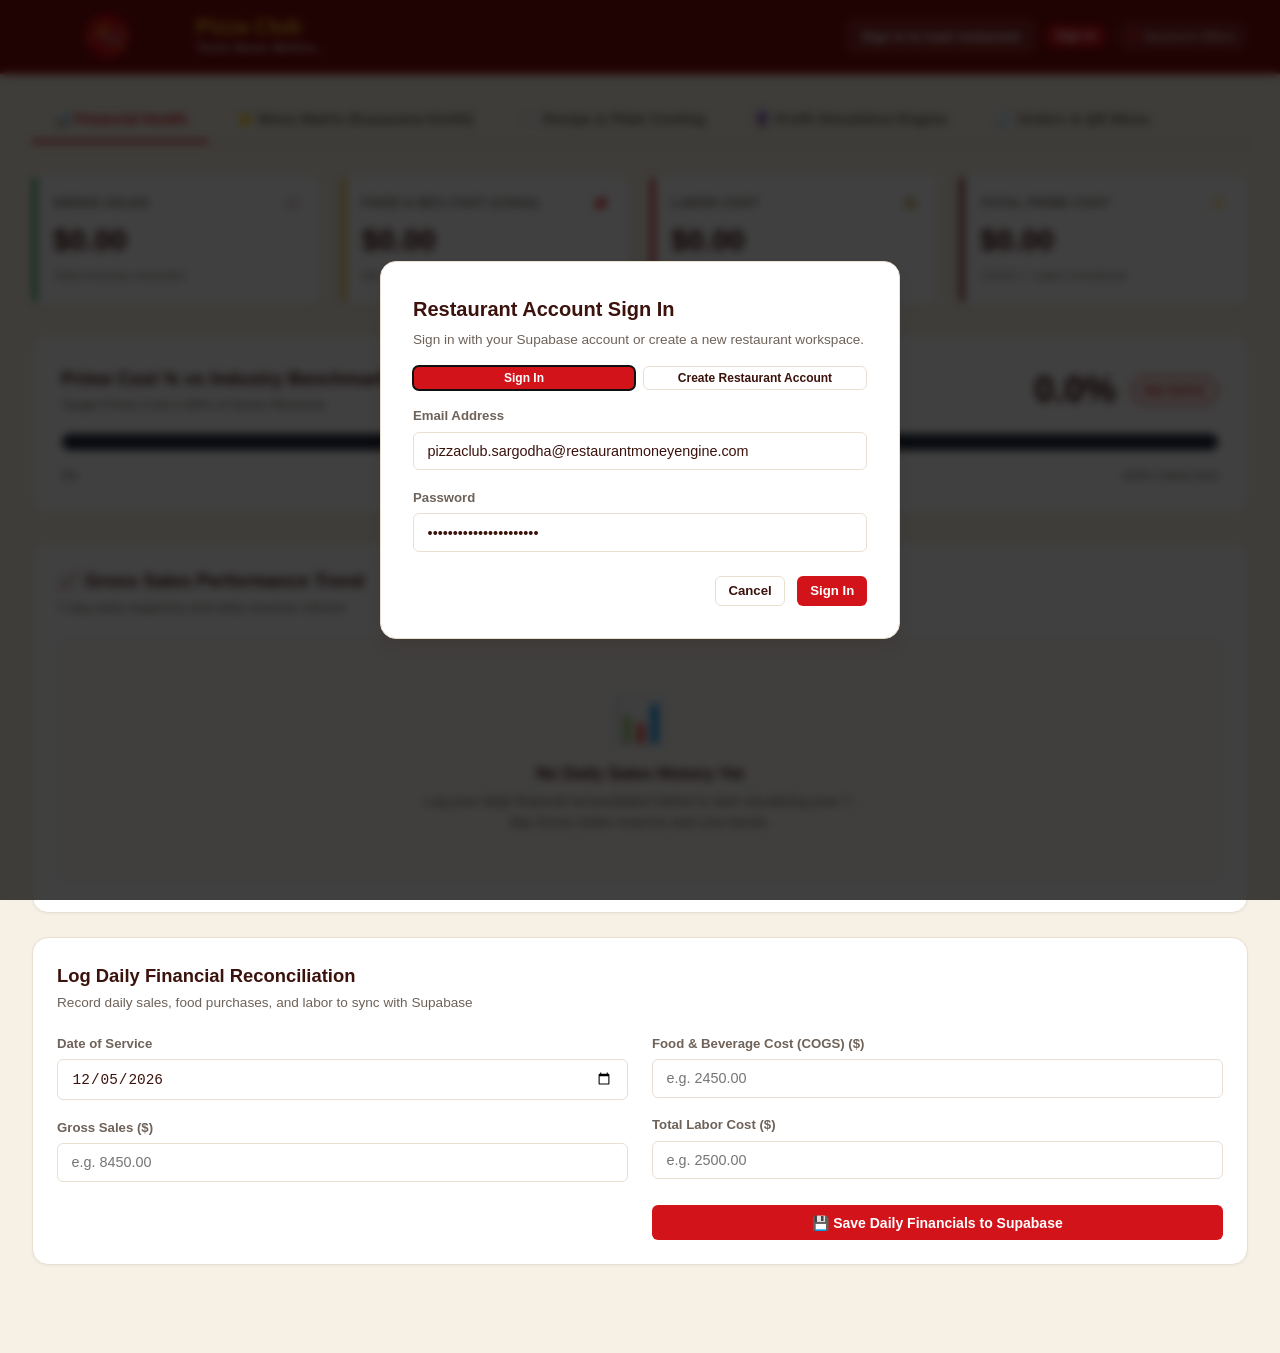
==== frontend/index.html @ 27cca593 "feat: add 7-day gross sales trend chart to dashboard" ====
<!DOCTYPE html>
<html lang="en">
<head>
  <meta charset="UTF-8">
  <meta name="viewport" content="width=device-width, initial-scale=1.0">
  <title>Restaurant Money Engine | Executive Financial Cockpit</title>
  <link rel="icon" type="image/svg+xml" href="assets/logo.svg">
  <link rel="stylesheet" href="css/style.css">
  <link rel="stylesheet" href="css/order.css">
</head>
<body>

  <!-- App Header -->
  <header class="app-header">
    <div class="brand-section">
      <img src="assets/logo.png" alt="Pizza Club Logo" class="navbar-logo">
      <div>
        <h1 class="brand-title">Pizza Club</h1>
        <p class="brand-subtitle">Taste Never Before...</p>
      </div>
    </div>

    <div class="header-controls">
      <!-- Active Tenant Restaurant Selector / Badge -->
      <button type="button" id="btn-open-branch-modal" class="restaurant-select-btn" title="Click to view restaurant details">
        <span id="active-restaurant-label">Pizza Club Sargodha (PKR)</span>
      </button>

      <button type="button" class="btn btn-primary btn-xs" id="btn-open-auth-modal">Account</button>

      <!-- Backend Live Health Indicator -->
      <button type="button" class="status-badge" id="btn-refresh-health" title="Click to test API connection">
        <span class="indicator-dot" id="header-health-dot"></span>
        <span id="header-health-text">API Online</span>
      </button>
    </div>
  </header>

  <!-- Main Container -->
  <main class="container">

    <!-- Navigation Tabs -->
    <nav class="nav-tabs" aria-label="Dashboard Views">
      <button class="nav-tab-btn active" data-tab="tab-overview">📊 Financial Health</button>
      <button class="nav-tab-btn" data-tab="tab-matrix">⭐ Menu Matrix (Kasavana-Smith)</button>
      <button class="nav-tab-btn" data-tab="tab-recipes">🍽️ Recipe & Plate Costing</button>
      <button class="nav-tab-btn" data-tab="tab-simulation">🔮 Profit Simulation Engine</button>
      <button class="nav-tab-btn" data-tab="tab-orders">🧾 Orders &amp; QR Menu</button>
    </nav>

    <!-- TAB 1: Financial Health & Prime Cost KPIs -->
    <section id="tab-overview" class="tab-panel active">
      
      <!-- Top Metric Cards -->
      <div class="kpi-grid">
        <div class="kpi-card kpi-sales">
          <div class="kpi-label">
            <span>Gross Sales</span>
            <span>📈</span>
          </div>
          <div class="kpi-val" id="kpi-sales">$0.00</div>
          <div class="kpi-sub">Total revenue recorded</div>
        </div>

        <div class="kpi-card kpi-cogs">
          <div class="kpi-label">
            <span>Food & Bev Cost (COGS)</span>
            <span>🥩</span>
          </div>
          <div class="kpi-val" id="kpi-cogs">$0.00</div>
          <div class="kpi-sub" id="cogs-pct-sub">0% of gross sales</div>
        </div>

        <div class="kpi-card kpi-labor">
          <div class="kpi-label">
            <span>Labor Cost</span>
            <span>👨‍🍳</span>
          </div>
          <div class="kpi-val" id="kpi-labor">$0.00</div>
          <div class="kpi-sub" id="labor-pct-sub">0% of gross sales</div>
        </div>

        <div class="kpi-card kpi-prime">
          <div class="kpi-label">
            <span>Total Prime Cost</span>
            <span>⚡</span>
          </div>
          <div class="kpi-val" id="kpi-prime">$0.00</div>
          <div class="kpi-sub">COGS + Labor Combined</div>
        </div>
      </div>

      <!-- Prime Cost Health Gauge Banner -->
      <div class="prime-gauge-banner">
        <div class="gauge-header">
          <div>
            <h2 class="panel-title">Prime Cost % vs Industry Benchmark</h2>
            <p class="panel-subtitle">Target Prime Cost &le; 60% of Gross Revenue</p>
          </div>
          <div class="gauge-val-display">
            <span class="gauge-pct-huge" id="kpi-prime-pct">0.0%</span>
            <span class="status-pill status-healthy" id="prime-status-badge">HEALTHY</span>
          </div>
        </div>

        <!-- Gauge Progress Bar -->
        <div class="gauge-track-wrapper">
          <div class="gauge-fill gauge-healthy" id="prime-gauge-fill" style="width: 59%;"></div>
          <div class="gauge-benchmark-marker" title="60% Target Benchmark"></div>
        </div>
        <div class="gauge-labels">
          <span>0%</span>
          <span>Target Threshold (60.0%)</span>
          <span>100% Critical Alert</span>
        </div>
      </div>

      <!-- Gross Sales Performance Trend Chart -->
      <div class="panel" id="sales-chart-panel">
        <div class="panel-header" style="flex-wrap: wrap; gap: 0.75rem;">
          <div>
            <h3 class="panel-title">📈 Gross Sales Performance Trend</h3>
            <p class="panel-subtitle">7-day sales trajectory and daily revenue volume</p>
          </div>
          <div style="display: flex; gap: 0.75rem; align-items: center; flex-wrap: wrap;">
            <div id="chart-7d-avg" class="pct-pill" style="background: var(--bg-canvas); color: var(--text-main); font-size: 0.825rem; font-weight: 700; border: 1px solid var(--border-color); display: none;"></div>
            <div id="chart-total-7d" class="pct-pill pct-low" style="font-size: 0.85rem; font-weight: 700; display: none;"></div>
          </div>
        </div>
        <div class="sales-chart-wrapper" id="sales-chart-container">
          <!-- Rendered dynamically by dashboard.js -->
        </div>
      </div>

      <!-- Log Daily Financials Entry Form -->
      <div class="panel">
        <div class="panel-header">
          <div>
            <h3 class="panel-title">Log Daily Financial Reconciliation</h3>
            <p class="panel-subtitle">Record daily sales, food purchases, and labor to sync with Supabase</p>
          </div>
        </div>
        <form id="daily-financials-form" class="dashboard-grid-2col">
          <div>
            <div class="form-group">
              <label class="form-label" for="entry-date">Date of Service</label>
              <input type="date" class="form-input" id="entry-date" required>
            </div>
            <div class="form-group">
              <label class="form-label" for="entry-sales">Gross Sales ($)</label>
              <input type="number" step="0.01" min="1" class="form-input" id="entry-sales" placeholder="e.g. 8450.00" required>
            </div>
          </div>
          <div>
            <div class="form-group">
              <label class="form-label" for="entry-cogs">Food & Beverage Cost (COGS) ($)</label>
              <input type="number" step="0.01" min="0" class="form-input" id="entry-cogs" placeholder="e.g. 2450.00" required>
            </div>
            <div class="form-group">
              <label class="form-label" for="entry-labor">Total Labor Cost ($)</label>
              <input type="number" step="0.01" min="0" class="form-input" id="entry-labor" placeholder="e.g. 2500.00" required>
            </div>
            <button type="submit" class="btn btn-primary" style="width: 100%; margin-top: 0.5rem;">
              💾 Save Daily Financials to Supabase
            </button>
          </div>
        </form>
      </div>

    </section>

    <!-- TAB 2: Kasavana-Smith 2x2 Menu Engineering Matrix -->
    <section id="tab-matrix" class="tab-panel">
      
      <!-- Benchmark Chips & Filter Bar -->
      <div class="panel">
        <div class="panel-header">
          <div>
            <h2 class="panel-title">Kasavana-Smith Menu Engineering Matrix</h2>
            <p class="panel-subtitle">Quadrants categorized by Average Contribution Margin (ACM) and 70% Popularity Threshold</p>
          </div>
          <div style="display: flex; gap: 0.75rem; align-items: center;">
            <select id="matrix-category-filter" class="form-select" style="width: auto;">
              <option value="ALL">All Categories</option>
              <option value="Mains">Mains</option>
              <option value="Appetizers">Appetizers</option>
              <option value="Beverages">Beverages</option>
              <option value="Desserts">Desserts</option>
            </select>
            <button class="btn btn-secondary btn-sm" id="btn-refresh-matrix">↻ Refresh Matrix</button>
          </div>
        </div>

        <div class="matrix-stats-bar">
          <div class="matrix-benchmark-chip">
            <div>
              <div class="benchmark-label">Average Margin (ACM)</div>
              <div class="benchmark-value" id="matrix-acm-val">$0.00</div>
            </div>
          </div>
          <div class="matrix-benchmark-chip">
            <div>
              <div class="benchmark-label">Popularity Hurdle (70%)</div>
              <div class="benchmark-value" id="matrix-vol-val">0 units</div>
            </div>
          </div>
          <div class="matrix-benchmark-chip">
            <div>
              <div class="benchmark-label">Menu Breadth</div>
              <div class="benchmark-value" id="matrix-total-items">0 Dishes</div>
            </div>
          </div>
        </div>

        <!-- 2x2 Quadrant Grid -->
        <div class="matrix-grid-2x2">
          
          <!-- STARS -->
          <div class="quadrant-box stars">
            <div class="quadrant-header-row">
              <span class="quadrant-title">⭐ Stars</span>
              <span class="pct-pill pct-low" id="quadrant-stars-count">0 Items</span>
            </div>
            <p class="quadrant-subtext"><strong>High Profit, High Popularity:</strong> Protect recipe consistency & maintain eye-level menu placement.</p>
            <div id="quadrant-stars-list"></div>
          </div>

          <!-- PLOWHORSES -->
          <div class="quadrant-box plowhorses">
            <div class="quadrant-header-row">
              <span class="quadrant-title">🐎 Plowhorses</span>
              <span class="pct-pill pct-medium" id="quadrant-plowhorses-count">0 Items</span>
            </div>
            <p class="quadrant-subtext"><strong>Low Profit, High Popularity:</strong> High demand favorites with slim margin. Test +3% to +5% price increase or trim portion.</p>
            <div id="quadrant-plowhorses-list"></div>
          </div>

          <!-- PUZZLES -->
          <div class="quadrant-box puzzles">
            <div class="quadrant-header-row">
              <span class="quadrant-title">🧩 Puzzles</span>
              <span class="pct-pill pct-medium" id="quadrant-puzzles-count">0 Items</span>
            </div>
            <p class="quadrant-subtext"><strong>High Profit, Low Popularity:</strong> Goldmine dishes under-ordered. Feature in chef specials and train servers to upsell.</p>
            <div id="quadrant-puzzles-list"></div>
          </div>

          <!-- DOGS -->
          <div class="quadrant-box dogs">
            <div class="quadrant-header-row">
              <span class="quadrant-title">🐕 Dogs</span>
              <span class="pct-pill pct-high" id="quadrant-dogs-count">0 Items</span>
            </div>
            <p class="quadrant-subtext"><strong>Low Profit, Low Popularity:</strong> Inventory drain. Re-engineer ingredients or consider replacing on next menu cycle.</p>
            <div id="quadrant-dogs-list"></div>
          </div>

        </div>
      </div>

    </section>

    <!-- TAB 3: Recipe & Plate Costing Management -->
    <section id="tab-recipes" class="tab-panel">
      <div class="panel">
        <div class="panel-header">
          <div>
            <h2 class="panel-title">Menu Catalog & Recipe Plate Costing</h2>
            <p class="panel-subtitle">Maintain Bill of Materials (BOM) per portion, scan menu screenshots, and auto-calculate food cost %</p>
          </div>
          <div style="display: flex; gap: 0.75rem; align-items: center; flex-wrap: wrap;">
            <select id="menu-category-filter" class="form-select" style="width: auto;">
              <option value="ALL">All Categories</option>
            </select>
            <input type="text" id="menu-search-input" class="form-input" placeholder="🔍 Search menu dishes..." style="width: 220px;">
            <button class="btn btn-secondary btn-sm" id="btn-open-scan-menu-modal">📷 Scan Menu Screenshot</button>
            <button class="btn btn-primary btn-sm" id="btn-open-add-menu-modal">+ New Menu Item</button>
          </div>
        </div>

        <div style="margin-bottom: 0.85rem; font-size: 0.825rem; color: var(--text-muted);">
          Total Active Dishes: <strong id="menu-total-count" class="text-main">0 Items</strong>
        </div>

        <div class="table-wrapper">
          <table class="data-table">
            <thead>
              <tr>
                <th>Dish Name</th>
                <th>Category</th>
                <th>Selling Price</th>
                <th>Plate Cost</th>
                <th>Food Cost %</th>
                <th>Portion Margin</th>
                <th>Actions</th>
              </tr>
            </thead>
            <tbody id="menu-table-body">
              <!-- Dynamically populated by menu.js -->
            </tbody>
          </table>
        </div>
      </div>
    </section>

    <!-- TAB 4: Profit Simulation Engine -->
    <section id="tab-simulation" class="tab-panel">
      <div class="panel">
        <div class="panel-header">
          <div>
            <h2 class="panel-title">What-If Restaurant Profit Engine</h2>
            <p class="panel-subtitle">Simulate real-time bottom-line cash impact of menu price adjustments, ingredient inflation, or wage increases</p>
          </div>
          <button class="btn btn-secondary btn-sm" id="btn-reset-simulation">↺ Reset Sliders</button>
        </div>

        <div class="sim-sliders-grid">
          <!-- Sliders Section -->
          <div>
            <div class="slider-container">
              <div class="slider-header">
                <span>Wholesale Ingredient Cost Inflation</span>
                <span id="val-inflation" class="text-rose font-bold">+0%</span>
              </div>
              <input type="range" id="slider-inflation" class="slider-input" min="-10" max="30" step="1" value="0">
              <small style="color: var(--text-dim);">Anticipate food vendor & distributor price increases</small>
            </div>

            <div class="slider-container">
              <div class="slider-header">
                <span>Menu Selling Price Adjustment</span>
                <span id="val-price" class="text-emerald font-bold">+0%</span>
              </div>
              <input type="range" id="slider-price" class="slider-input" min="-10" max="30" step="1" value="0">
              <small style="color: var(--text-dim);">Simulate an across-the-board menu price raise or promotion</small>
            </div>

            <div class="slider-container">
              <div class="slider-header">
                <span>Labor Wage & Rate Adjustment</span>
                <span id="val-labor" class="text-indigo font-bold">+0%</span>
              </div>
              <input type="range" id="slider-labor" class="slider-input" min="-10" max="30" step="1" value="0">
              <small style="color: var(--text-dim);">Factor in minimum wage changes or overtime shifts</small>
            </div>
          </div>

          <!-- Forecast Results Card -->
          <div>
            <div class="sim-hero-box">
              <span style="font-size: 0.8rem; text-transform: uppercase; letter-spacing: 0.05em; color: var(--text-muted);">
                Projected Monthly Prime Margin Delta
              </span>
              <div id="sim-hero-delta" class="hero-delta-val text-emerald">+$0.00</div>
              <span id="sim-hero-sub" style="font-size: 0.85rem; color: var(--text-dim);">
                Based on current trailing 30-day run rate
              </span>
            </div>

            <!-- Comparison Breakdown -->
            <table class="sim-comparison-table">
              <thead>
                <tr>
                  <th>Financial Metric</th>
                  <th>Baseline</th>
                  <th>Projected</th>
                </tr>
              </thead>
              <tbody>
                <tr>
                  <td>Gross Sales</td>
                  <td id="sim-base-sales">$0.00</td>
                  <td id="sim-proj-sales" class="font-bold">$0.00</td>
                </tr>
                <tr>
                  <td>Food & Bev COGS</td>
                  <td id="sim-base-cogs">$0.00</td>
                  <td id="sim-proj-cogs" class="font-bold">$0.00</td>
                </tr>
                <tr>
                  <td>Labor Cost</td>
                  <td id="sim-base-labor">$0.00</td>
                  <td id="sim-proj-labor" class="font-bold">$0.00</td>
                </tr>
                <tr>
                  <td>Prime Cost %</td>
                  <td id="sim-base-prime-pct">0.0%</td>
                  <td id="sim-proj-prime-pct" class="font-bold">0.0%</td>
                </tr>
                <tr>
                  <td>Net Prime Margin</td>
                  <td id="sim-base-margin">$0.00</td>
                  <td id="sim-proj-margin" class="font-bold text-emerald">$0.00</td>
                </tr>
              </tbody>
            </table>
          </div>
        </div>
      </div>
    </section>

    <!-- TAB 5: Customer QR Menu & Live Orders -->
    <section id="tab-orders" class="tab-panel">
      <div class="dashboard-grid-2col orders-layout">

        <div class="panel">
          <div class="panel-header">
            <div>
              <h2 class="panel-title">Customer QR Menu</h2>
              <p class="panel-subtitle">Customers scan the QR, browse your live menu, add to cart and place an order</p>
            </div>
          </div>
          <div class="form-group">
            <label class="form-label" for="qr-table-number">Table Number (optional — leave empty for a general QR)</label>
            <input type="text" class="form-input" id="qr-table-number" maxlength="30" placeholder="e.g. 5">
          </div>
          <button type="button" class="btn btn-primary" id="btn-generate-qr" style="width: 100%;">Generate QR Code</button>

          <div id="qr-result" class="qr-result" hidden>
            <canvas id="qr-canvas" width="260" height="260"></canvas>
            <strong id="qr-caption" class="qr-caption"></strong>
            <input type="text" class="form-input" id="qr-link-input" readonly aria-label="Customer menu link">
            <div class="qr-actions">
              <button type="button" class="btn btn-secondary btn-sm" id="btn-copy-qr-link">Copy Link</button>
              <button type="button" class="btn btn-secondary btn-sm" id="btn-download-qr">Download PNG</button>
              <button type="button" class="btn btn-secondary btn-sm" id="btn-print-qr">Print</button>
            </div>
          </div>

          <hr class="qr-divider">
          <div class="qr-bulk-box">
            <h3 class="qr-bulk-title">Generate All Tables Once (Bulk Print Sheet)</h3>
            <p class="panel-subtitle" style="margin-bottom: 0.65rem;">Print unique QR codes for Table 1 to 50 in one click</p>
            <div class="qr-bulk-inputs">
              <div>
                <label class="form-label" for="qr-bulk-from">From Table</label>
                <input type="number" class="form-input" id="qr-bulk-from" min="1" max="500" value="1">
              </div>
              <div>
                <label class="form-label" for="qr-bulk-to">To Table</label>
                <input type="number" class="form-input" id="qr-bulk-to" min="1" max="500" value="50">
              </div>
            </div>
            <button type="button" class="btn btn-secondary" id="btn-print-bulk-qr" style="width: 100%; margin-top: 0.65rem;">🖨️ Generate &amp; Print All Table QRs</button>
          </div>

          <hr class="qr-divider">
          <div class="qr-bulk-box">
            <h3 class="qr-bulk-title">Bank &amp; Wallet Payment Details</h3>
            <p class="panel-subtitle" style="margin-bottom: 0.65rem;">Shown to customers when they choose Bank Transfer or JazzCash / Easypaisa</p>
            <form id="payment-settings-form">
              <div class="form-group">
                <label class="form-label" for="ps-bank-name">Bank Name</label>
                <input type="text" class="form-input" id="ps-bank-name" maxlength="100" placeholder="e.g. Meezan Bank / HBL">
              </div>
              <div class="form-group">
                <label class="form-label" for="ps-account-title">Account Title</label>
                <input type="text" class="form-input" id="ps-account-title" maxlength="120" placeholder="e.g. Pizza Club Sargodha">
              </div>
              <div class="form-group">
                <label class="form-label" for="ps-account-number">Account Number</label>
                <input type="text" class="form-input" id="ps-account-number" maxlength="60" placeholder="e.g. 01234567890123">
              </div>
              <div class="form-group">
                <label class="form-label" for="ps-iban">IBAN (optional)</label>
                <input type="text" class="form-input" id="ps-iban" maxlength="60" placeholder="e.g. PK36MEZN000...">
              </div>
              <div class="qr-bulk-inputs">
                <div>
                  <label class="form-label" for="ps-wallet-provider">Wallet</label>
                  <input type="text" class="form-input" id="ps-wallet-provider" maxlength="60" placeholder="Easypaisa / JazzCash">
                </div>
                <div>
                  <label class="form-label" for="ps-wallet-number">Wallet Number</label>
                  <input type="text" class="form-input" id="ps-wallet-number" maxlength="40" placeholder="03xx-xxxxxxx">
                </div>
              </div>
              <div class="form-group" style="margin-top: 0.5rem;">
                <label class="form-label" for="ps-wallet-title">Wallet Account Title</label>
                <input type="text" class="form-input" id="ps-wallet-title" maxlength="120" placeholder="Name on Easypaisa / JazzCash">
              </div>
              <div class="form-group">
                <label class="form-label" for="ps-instructions">Extra Note (optional)</label>
                <input type="text" class="form-input" id="ps-instructions" maxlength="240" placeholder="e.g. Enter Transaction ID after transfer">
              </div>
              <button type="submit" class="btn btn-primary btn-sm" id="btn-save-payment-settings" style="width: 100%;">💾 Save Payment Details</button>
            </form>
          </div>
        </div>

        <div class="panel">
          <div class="panel-header">
            <div>
              <h2 class="panel-title">Live Orders <span id="orders-pending-count" class="pct-pill pct-medium">0 pending</span></h2>
              <p class="panel-subtitle">New orders appear automatically</p>
            </div>
            <div style="display: flex; gap: 0.5rem; align-items: center; flex-wrap: wrap;">
              <button type="button" class="btn btn-primary btn-sm" id="btn-open-kitchen-board">👨‍🍳 Open Kitchen Screen</button>
              <button type="button" class="btn btn-secondary btn-sm" id="btn-open-led-board">📺 Open Live LED Screen</button>
              <select id="orders-status-filter" class="form-select" style="width: auto;" aria-label="Filter orders">
                <option value="ALL">All</option>
                <option value="pending">Pending</option>
                <option value="accepted">Accepted</option>
                <option value="preparing">Preparing</option>
                <option value="ready">Ready</option>
                <option value="completed">Completed</option>
                <option value="cancelled">Cancelled</option>
              </select>
              <button class="btn btn-secondary btn-sm" id="btn-refresh-orders">↻ Refresh</button>
            </div>
          </div>
          <div id="orders-list" class="orders-list"></div>
        </div>

      </div>
    </section>

  </main>

  <!-- MODAL: Add Menu Item -->
  <dialog id="add-menu-modal" class="app-modal">
    <h3 style="font-size: 1.25rem; font-weight: 700; margin-bottom: 0.5rem;">Add New Menu Item</h3>
    <p style="font-size: 0.85rem; color: var(--text-muted); margin-bottom: 1.25rem;">Create a dish under active restaurant tenant.</p>
    <form id="add-menu-form">
      <div class="form-group">
        <label class="form-label" for="new-item-name">Dish Name</label>
        <input type="text" class="form-input" id="new-item-name" required placeholder="e.g. Wagyu Truffle Burger">
      </div>
      <div class="form-group">
        <label class="form-label" for="new-item-category">Category</label>
        <input type="text" class="form-input" id="new-item-category" list="menu-category-datalist" required value="Mains" placeholder="e.g. Pizza, Deals, Burger, Mains">
        <datalist id="menu-category-datalist">
          <option value="Deals"></option>
          <option value="Pizza"></option>
          <option value="Pizza (New Taste)"></option>
          <option value="Burger"></option>
          <option value="Shawarma"></option>
          <option value="Paratha Roll"></option>
          <option value="Hot Wings"></option>
          <option value="Fries"></option>
          <option value="Salad"></option>
          <option value="Mains"></option>
          <option value="Appetizers"></option>
          <option value="Beverages"></option>
          <option value="Desserts"></option>
          <option value="Sides"></option>
        </datalist>
      </div>
      <div class="form-group">
        <label class="form-label" for="new-item-price">Selling Price</label>
        <input type="number" step="0.01" min="0" class="form-input" id="new-item-price" required placeholder="24.00">
      </div>
      <div class="form-group">
        <label class="form-label" for="new-item-cost">Initial Plate Cost</label>
        <input type="number" step="0.01" min="0" class="form-input" id="new-item-cost" value="0.00">
      </div>
      <div class="form-group">
        <label class="form-label" for="new-item-description">Description / Ingredients (Optional)</label>
        <input type="text" class="form-input" id="new-item-description" placeholder="e.g. Chicken, Bell Pepper, Olives, Cheese">
      </div>
      <div class="modal-footer">
        <button type="button" class="btn btn-secondary" id="btn-close-add-modal">Cancel</button>
        <button type="submit" class="btn btn-primary">Create Dish</button>
      </div>
    </form>
  </dialog>

  <!-- MODAL: Edit Menu Item -->
  <dialog id="edit-menu-modal" class="app-modal">
    <h3 style="font-size: 1.25rem; font-weight: 700; margin-bottom: 0.5rem;">Edit Menu Item</h3>
    <p style="font-size: 0.85rem; color: var(--text-muted); margin-bottom: 1.25rem;">Update dish details, category, pricing, or description.</p>
    <form id="edit-menu-form">
      <input type="hidden" id="edit-item-id">
      <div class="form-group">
        <label class="form-label" for="edit-item-name">Dish Name</label>
        <input type="text" class="form-input" id="edit-item-name" required>
      </div>
      <div class="form-group">
        <label class="form-label" for="edit-item-category">Category</label>
        <input type="text" class="form-input" id="edit-item-category" list="menu-category-datalist" required>
      </div>
      <div class="form-group">
        <label class="form-label" for="edit-item-price">Selling Price</label>
        <input type="number" step="0.01" min="0" class="form-input" id="edit-item-price" required>
      </div>
      <div class="form-group">
        <label class="form-label" for="edit-item-cost">Plate Cost</label>
        <input type="number" step="0.01" min="0" class="form-input" id="edit-item-cost" required>
      </div>
      <div class="form-group">
        <label class="form-label" for="edit-item-description">Description / Ingredients</label>
        <input type="text" class="form-input" id="edit-item-description" placeholder="Ingredients, combo items, or size details">
      </div>
      <div class="modal-footer">
        <button type="button" class="btn btn-secondary" id="btn-close-edit-modal">Cancel</button>
        <button type="submit" class="btn btn-primary">Save Changes</button>
      </div>
    </form>
  </dialog>

  <!-- MODAL: Scan Menu Screenshot & Editable Review -->
  <dialog id="scan-menu-modal" class="app-modal recipe-modal" style="max-width: 960px; width: 95%;">
    <h3 style="font-size: 1.25rem; font-weight: 700; margin-bottom: 0.35rem;">📷 Scan Menu Screenshot & Review</h3>
    <p style="font-size: 0.85rem; color: var(--text-muted); margin-bottom: 1rem;">
      Upload a menu image or paste OCR menu text to extract dishes, review & edit items, and save the complete menu to Supabase.
    </p>

    <div style="display: grid; grid-template-columns: 1fr 1fr; gap: 1rem; margin-bottom: 1rem;">
      <div class="form-group" style="margin-bottom: 0;">
        <label class="form-label" for="scan-menu-file">1. Upload Menu Screenshot (JPG / PNG / WebP)</label>
        <input type="file" id="scan-menu-file" class="form-input" accept="image/*">
        <div id="scan-image-preview-wrap" style="display: none; margin-top: 0.5rem;">
          <img id="scan-image-preview" alt="Menu Preview" style="max-height: 140px; border-radius: 6px; border: 1px solid var(--border);">
        </div>
      </div>
      <div class="form-group" style="margin-bottom: 0;">
        <label class="form-label" for="scan-ocr-text">Menu Text / OCR Input (Optional or Auto-Extracted)</label>
        <textarea id="scan-ocr-text" class="form-input" rows="4" placeholder="Upload a screenshot above or paste menu text here (e.g. Deal-1 2550RS, Zinger Burger Crispy 320)..."></textarea>
      </div>
    </div>

    <div style="display: flex; justify-content: space-between; align-items: center; margin-bottom: 1rem; gap: 0.75rem; flex-wrap: wrap;">
      <button type="button" class="btn btn-primary btn-sm" id="btn-run-menu-scan">🔍 Extract Menu Items</button>
      <span id="scan-status-text" style="font-size: 0.825rem; color: var(--text-muted);">Ready to scan menu screenshot.</span>
    </div>

    <!-- Editable Review Table -->
    <div id="scan-review-section" style="display: none;">
      <div style="display: flex; justify-content: space-between; align-items: center; margin-bottom: 0.5rem;">
        <strong style="font-size: 0.9rem;">2. Editable Review Screen (<span id="scan-review-count">0</span> items extracted)</strong>
        <button type="button" class="btn btn-secondary btn-xs" id="btn-add-scan-row">+ Add Dish Row</button>
      </div>

      <div class="table-wrapper" style="max-height: 340px; overflow-y: auto; margin-bottom: 1rem;">
        <table class="data-table">
          <thead>
            <tr>
              <th style="width: 36px;">✓</th>
              <th>Dish Name</th>
              <th style="width: 150px;">Category</th>
              <th style="width: 110px;">Price</th>
              <th style="width: 110px;">Est. Cost</th>
              <th>Description / Details</th>
              <th style="width: 44px;"></th>
            </tr>
          </thead>
          <tbody id="scan-review-rows">
            <!-- Dynamically populated editable rows -->
          </tbody>
        </table>
      </div>
    </div>

    <div class="modal-footer">
      <button type="button" class="btn btn-secondary" id="btn-close-scan-modal">Close</button>
      <button type="button" class="btn btn-primary" id="btn-save-scanned-menu" disabled>💾 Save Verified Menu to Database</button>
    </div>
  </dialog>

  <!-- MODAL: Recipe Costing & Bill of Materials Drawer -->
  <dialog id="recipe-modal" class="app-modal recipe-modal">
    <h3 id="recipe-modal-title" style="font-size: 1.25rem; font-weight: 700;">Recipe Breakdown</h3>
    <p id="recipe-modal-sub" style="font-size: 0.85rem; color: var(--text-muted); margin-bottom: 1rem;">Portion ingredients and unit costs</p>

    <div class="recipe-rows-wrapper" id="recipe-ingredients-rows">
      <!-- Dynamically generated rows -->
    </div>

    <button type="button" class="btn btn-secondary btn-sm" id="btn-add-ingredient-row">+ Add Ingredient Row</button>

    <div class="recipe-summary-bar">
      <div>
        <span style="font-size: 0.775rem; text-transform: uppercase; color: var(--text-muted); display: block;">Total Calculated Plate Cost</span>
        <strong id="recipe-total-calculated" style="font-size: 1.5rem; color: var(--emerald);">$0.00</strong>
      </div>
      <div id="recipe-margin-preview" style="font-size: 0.875rem; color: var(--text-muted);">
        Portion Margin: +$0.00 (0% food cost)
      </div>
    </div>

    <div class="modal-footer">
      <button type="button" class="btn btn-secondary" id="btn-close-recipe-modal">Close</button>
      <button type="button" class="btn btn-primary" id="btn-save-recipe">💾 Save Recipe & Update Plate Cost</button>
    </div>
  </dialog>

  <!-- MODAL: Supabase Auth (Login / Signup / Session Management) -->
  <dialog id="auth-modal" class="app-modal">
    <h3 id="auth-modal-heading" style="font-size: 1.25rem; font-weight: 700; margin-bottom: 0.35rem;">Restaurant Account Sign In</h3>
    <p id="auth-modal-subtitle" style="font-size: 0.85rem; color: var(--text-muted); margin-bottom: 1rem;">
      Sign in with your Supabase account or create a new restaurant workspace.
    </p>

    <div style="display: flex; gap: 0.5rem; margin-bottom: 1rem;">
      <button type="button" class="btn btn-primary btn-xs" id="btn-mode-login" style="flex: 1;">Sign In</button>
      <button type="button" class="btn btn-secondary btn-xs" id="btn-mode-signup" style="flex: 1;">Create Restaurant Account</button>
    </div>

    <form id="auth-form">
      <div class="form-group" id="auth-restaurant-group" style="display: none;">
        <label class="form-label" for="auth-restaurant-name">Restaurant Name</label>
        <input type="text" id="auth-restaurant-name" class="form-input" placeholder="e.g., L'Osteria Downtown">
      </div>
      <div class="form-group">
        <label class="form-label" for="auth-email-input">Email Address</label>
        <input type="email" id="auth-email-input" class="form-input" required placeholder="owner@restaurant.com" autocomplete="email">
      </div>
      <div class="form-group">
        <label class="form-label" for="auth-password-input">Password</label>
        <input type="password" id="auth-password-input" class="form-input" required minlength="6" placeholder="••••••••" autocomplete="current-password">
      </div>
      <div class="modal-footer">
        <button type="button" class="btn btn-danger btn-sm" id="btn-clear-token" style="display: none;">Sign Out</button>
        <button type="button" class="btn btn-secondary btn-sm" id="btn-close-auth-modal">Cancel</button>
        <button type="submit" class="btn btn-primary btn-sm" id="btn-submit-auth">Sign In</button>
      </div>
    </form>
  </dialog>

  <!-- Toast Container -->
  <div id="toast-container" class="toast-container"></div>

  <!-- Pure Vanilla ES Modules -->
  <script type="module" src="js/app.js"></script>
</body>
</html>
---- frontend/css/style.css ----
:root {
  /* Warm Restaurant Dashboard Theme */
  --bg-canvas: #F7F1E5;         /* Soft warm cream main canvas */
  --bg-surface: #FFFFFF;        /* Crisp white panels and cards */
  --bg-card: #FFFFFF;           /* Crisp white metric & sub-cards */
  --bg-card-hover: #FDFBF7;     /* Gentle warm hover tint */
  --bg-sidebar: #7D0A0A;        /* Deep maroon / crimson sidebar & header accent */
  --border-color: #E8DFD1;      /* Light warm sand borders & dividers */
  --border-subtle: #F0E9DF;     /* Subtle warm sand divider */

  --text-main: #3B120C;         /* Dark espresso brown for primary headings & metrics */
  --text-muted: #6E6259;        /* Muted taupe/grey for secondary text & timestamps */
  --text-dim: #8C8077;          /* Lighter muted taupe */

  --brand-red: #D3131A;         /* Bright pizza red logo accents & highlights */
  --brand-gold: #F5B82E;        /* Warm golden yellow for logo text & KPI icons */

  --emerald: #16A34A;           /* Emerald green for positive/healthy status indicators */
  --emerald-subtle: rgba(22, 163, 74, 0.12);
  --rose: #DC2626;              /* Warm rich crimson-red alert */
  --rose-subtle: rgba(220, 38, 38, 0.12);
  --amber: #B45309;             /* Warm amber tone */
  --amber-subtle: #FEF08A;      /* Soft amber for tag badges */
  --indigo: #7D0A0A;            /* Crimson tone for workflow/in-progress */
  --indigo-subtle: rgba(125, 10, 10, 0.1);
  --cyan: #D3131A;

  --radius-sm: 6px;
  --radius-md: 10px;
  --radius-lg: 16px;
  --shadow-sm: 0 1px 3px rgba(59, 18, 12, 0.05);
  --shadow-md: 0 4px 6px -1px rgba(59, 18, 12, 0.08), 0 2px 4px -2px rgba(59, 18, 12, 0.04);
  --shadow-lg: 0 10px 18px -3px rgba(59, 18, 12, 0.12);
}

* {
  box-sizing: border-box;
  margin: 0;
  padding: 0;
}

body {
  font-family: -apple-system, BlinkMacSystemFont, "Segoe UI", Roboto, "Helvetica Neue", sans-serif;
  background-color: var(--bg-canvas);
  color: var(--text-main);
  line-height: 1.5;
  min-height: 100vh;
}

/* Header */
.app-header {
  background: var(--bg-sidebar);
  border-bottom: 2px solid var(--brand-red);
  padding: 0.85rem 2rem;
  display: flex;
  justify-content: space-between;
  align-items: center;
  position: sticky;
  top: 0;
  z-index: 50;
  box-shadow: var(--shadow-md);
}

.brand-section {
  display: flex;
  align-items: center;
  gap: 0.85rem;
}

.logo-icon {
  width: 36px;
  height: 36px;
}

.navbar-logo {
  width: 150px;
  height: 45px;
  object-fit: contain;
}

@media (max-width: 768px) {
  .navbar-logo {
    width: 120px;
    height: auto;
    max-height: 45px;
  }
}

.brand-title {
  font-size: 1.35rem;
  font-weight: 900;
  letter-spacing: -0.01em;
  color: var(--brand-gold);
  background: none;
  -webkit-background-clip: unset;
  -webkit-text-fill-color: var(--brand-gold);
  line-height: 1.1;
}

.brand-subtitle {
  font-size: 0.76rem;
  color: #F7F1E5;
  opacity: 0.9;
  letter-spacing: 0.04em;
  font-weight: 600;
  font-style: italic;
}

.header-controls {
  display: flex;
  align-items: center;
  gap: 0.75rem;
  flex-wrap: wrap;
}

.restaurant-select-btn {
  background: rgba(255, 255, 255, 0.12);
  color: #FFFFFF;
  border: 1px solid rgba(245, 184, 46, 0.4);
  border-radius: var(--radius-sm);
  padding: 0.45rem 0.85rem;
  font-size: 0.825rem;
  font-weight: 700;
  outline: none;
  cursor: pointer;
  transition: all 0.2s ease;
  display: inline-flex;
  align-items: center;
  gap: 0.4rem;
}
.restaurant-select-btn:hover {
  background: rgba(255, 255, 255, 0.2);
  border-color: var(--brand-gold);
}

.status-badge {
  display: inline-flex;
  align-items: center;
  gap: 0.45rem;
  font-size: 0.8rem;
  padding: 0.35rem 0.75rem;
  border-radius: 9999px;
  background: rgba(255, 255, 255, 0.1);
  border: 1px solid rgba(255, 255, 255, 0.2);
  color: #F7F1E5;
  cursor: pointer;
  transition: all 0.2s ease;
}
.status-badge:hover {
  background: rgba(255, 255, 255, 0.18);
}

.indicator-dot {
  width: 8px;
  height: 8px;
  border-radius: 50%;
  background: var(--brand-gold);
}

.indicator-dot.online {
  background: var(--emerald);
  box-shadow: 0 0 8px var(--emerald);
}

.indicator-dot.offline {
  background: var(--rose);
  box-shadow: 0 0 8px var(--rose);
}

.auth-chip {
  font-size: 0.75rem;
  font-weight: 600;
  padding: 0.35rem 0.75rem;
  border-radius: 9999px;
  border: 1px solid rgba(255, 255, 255, 0.25);
  cursor: pointer;
  transition: all 0.2s ease;
  color: #F7F1E5;
}

.auth-chip.auth-connected {
  background: rgba(22, 163, 74, 0.25);
  color: #FFFFFF;
  border-color: var(--emerald);
}

.auth-chip.auth-demo {
  background: rgba(245, 184, 46, 0.2);
  color: var(--brand-gold);
  border-color: var(--brand-gold);
}

/* Main Container & Tabs */
.container {
  max-width: 1440px;
  margin: 0 auto;
  padding: 1.5rem 2rem 4rem 2rem;
}

.nav-tabs {
  display: flex;
  gap: 0.5rem;
  border-bottom: 2px solid var(--border-color);
  margin-bottom: 1.75rem;
  overflow-x: auto;
}

.nav-tab-btn {
  background: none;
  border: none;
  color: var(--text-muted);
  font-size: 0.925rem;
  font-weight: 700;
  padding: 0.75rem 1.25rem;
  cursor: pointer;
  border-bottom: 3px solid transparent;
  transition: all 0.2s ease;
  white-space: nowrap;
}

.nav-tab-btn:hover {
  color: var(--brand-red);
}

.nav-tab-btn.active {
  color: var(--brand-red);
  border-bottom-color: var(--brand-red);
}

.tab-panel {
  display: none;
}

.tab-panel.active {
  display: block;
}

/* Panels & Cards */
.panel {
  background: var(--bg-surface);
  border: 1px solid var(--border-color);
  border-radius: var(--radius-lg);
  padding: 1.5rem;
  box-shadow: var(--shadow-sm);
  margin-bottom: 1.5rem;
}

.panel-header {
  display: flex;
  justify-content: space-between;
  align-items: center;
  margin-bottom: 1.25rem;
}

.panel-title {
  font-size: 1.15rem;
  font-weight: 700;
}

.panel-subtitle {
  font-size: 0.85rem;
  color: var(--text-muted);
  margin-top: 0.2rem;
}

/* KPI Widgets */
.kpi-grid {
  display: grid;
  grid-template-columns: repeat(auto-fit, minmax(240px, 1fr));
  gap: 1.25rem;
  margin-bottom: 1.75rem;
}

.kpi-card {
  background: var(--bg-surface);
  border: 1px solid var(--border-color);
  border-radius: var(--radius-md);
  padding: 1.25rem;
  position: relative;
  overflow: hidden;
  box-shadow: var(--shadow-sm);
  transition: transform 0.2s ease;
}

.kpi-card:hover {
  transform: translateY(-2px);
}

.kpi-card::before {
  content: "";
  position: absolute;
  top: 0;
  left: 0;
  width: 4px;
  height: 100%;
}

.kpi-sales::before { background: var(--emerald); }
.kpi-cogs::before { background: var(--brand-gold); }
.kpi-labor::before { background: var(--brand-red); }
.kpi-prime::before { background: var(--bg-sidebar); }

.kpi-icon {
  color: var(--brand-gold);
}

.kpi-label {
  font-size: 0.775rem;
  text-transform: uppercase;
  color: var(--text-muted);
  font-weight: 600;
  letter-spacing: 0.05em;
  margin-bottom: 0.35rem;
  display: flex;
  justify-content: space-between;
}

.kpi-val {
  font-size: 1.85rem;
  font-weight: 700;
  color: var(--text-main);
  margin-bottom: 0.2rem;
}

.kpi-sub {
  font-size: 0.8rem;
  color: var(--text-dim);
}

/* Prime Cost Gauge Banner */
.prime-gauge-banner {
  background: var(--bg-surface);
  border: 1px solid var(--border-color);
  border-radius: var(--radius-lg);
  padding: 1.75rem;
  margin-bottom: 1.75rem;
}

.gauge-header {
  display: flex;
  justify-content: space-between;
  align-items: center;
  margin-bottom: 1rem;
}

.gauge-val-display {
  display: flex;
  align-items: center;
  gap: 0.85rem;
}

.gauge-pct-huge {
  font-size: 2.25rem;
  font-weight: 800;
}

.status-pill {
  font-size: 0.8rem;
  font-weight: 700;
  padding: 0.3rem 0.85rem;
  border-radius: 9999px;
  letter-spacing: 0.04em;
}

.status-healthy {
  background: var(--emerald-subtle);
  color: var(--emerald);
  border: 1px solid var(--emerald);
}

.status-alert {
  background: var(--rose-subtle);
  color: var(--rose);
  border: 1px solid var(--rose);
}

.gauge-track-wrapper {
  position: relative;
  width: 100%;
  height: 18px;
  background: #1e293b;
  border-radius: 9999px;
  overflow: hidden;
  margin: 1rem 0;
  border: 1px solid var(--border-color);
}

.gauge-fill {
  height: 100%;
  border-radius: 9999px;
  transition: width 0.5s ease-in-out;
}

.gauge-healthy {
  background: linear-gradient(90deg, #10b981 0%, #34d399 100%);
}

.gauge-alert {
  background: linear-gradient(90deg, #f59e0b 0%, #f43f5e 100%);
}

.gauge-benchmark-marker {
  position: absolute;
  top: 0;
  left: 60%;
  width: 2px;
  height: 100%;
  background: #ffffff;
  z-index: 5;
}

.gauge-labels {
  display: flex;
  justify-content: space-between;
  font-size: 0.75rem;
  color: var(--text-muted);
}

/* Two-column layout */
.dashboard-grid-2col {
  display: grid;
  grid-template-columns: 1fr 1fr;
  gap: 1.5rem;
}

@media (max-width: 900px) {
  .dashboard-grid-2col {
    grid-template-columns: 1fr;
  }
}

/* Forms & Inputs */
.form-group {
  margin-bottom: 1.1rem;
}

.form-label {
  display: block;
  font-size: 0.825rem;
  font-weight: 600;
  color: var(--text-muted);
  margin-bottom: 0.35rem;
}

.form-input, .form-select {
  width: 100%;
  padding: 0.65rem 0.85rem;
  background: var(--bg-card);
  border: 1px solid var(--border-color);
  border-radius: var(--radius-sm);
  color: var(--text-main);
  font-size: 0.9rem;
  outline: none;
  transition: border-color 0.2s ease;
}

.form-input:focus, .form-select:focus {
  border-color: var(--emerald);
}

/* Buttons */
.btn {
  display: inline-flex;
  align-items: center;
  justify-content: center;
  gap: 0.5rem;
  font-size: 0.875rem;
  font-weight: 600;
  padding: 0.6rem 1.15rem;
  border-radius: var(--radius-sm);
  border: none;
  cursor: pointer;
  transition: all 0.2s ease;
}

.btn-primary {
  background: var(--brand-red);
  color: #FFFFFF;
}
.btn-primary:hover {
  background: #B91C1C;
}

.btn-secondary {
  background: #FFFFFF;
  border: 1px solid var(--border-color);
  color: var(--text-main);
}
.btn-secondary:hover {
  background: var(--border-subtle);
}

.btn-danger {
  background: var(--rose-subtle);
  color: var(--rose);
  border: 1px solid var(--rose);
}
.btn-danger:hover {
  background: rgba(244, 63, 94, 0.25);
}

.btn-xs {
  padding: 0.25rem 0.55rem;
  font-size: 0.75rem;
}

.btn-sm {
  padding: 0.4rem 0.8rem;
  font-size: 0.825rem;
}

/* Kasavana-Smith 2x2 Matrix */
.matrix-stats-bar {
  display: flex;
  gap: 1.5rem;
  margin-bottom: 1.5rem;
  flex-wrap: wrap;
}

.matrix-benchmark-chip {
  background: var(--bg-card);
  border: 1px solid var(--border-color);
  border-radius: var(--radius-md);
  padding: 0.75rem 1.25rem;
  display: flex;
  align-items: center;
  gap: 0.75rem;
}

.benchmark-label {
  font-size: 0.75rem;
  color: var(--text-muted);
  text-transform: uppercase;
}

.benchmark-value {
  font-size: 1.15rem;
  font-weight: 700;
  color: var(--text-main);
}

.matrix-grid-2x2 {
  display: grid;
  grid-template-columns: 1fr 1fr;
  gap: 1.25rem;
}

@media (max-width: 800px) {
  .matrix-grid-2x2 {
    grid-template-columns: 1fr;
  }
}

.quadrant-box {
  background: var(--bg-surface);
  border: 1px solid var(--border-color);
  border-radius: var(--radius-md);
  padding: 1.25rem;
  display: flex;
  flex-direction: column;
}

.quadrant-box.stars { border-top: 4px solid var(--emerald); }
.quadrant-box.plowhorses { border-top: 4px solid var(--indigo); }
.quadrant-box.puzzles { border-top: 4px solid var(--amber); }
.quadrant-box.dogs { border-top: 4px solid var(--rose); }

.quadrant-header-row {
  display: flex;
  justify-content: space-between;
  align-items: center;
  margin-bottom: 0.5rem;
}

.quadrant-title {
  font-size: 1rem;
  font-weight: 700;
  display: flex;
  align-items: center;
  gap: 0.4rem;
}

.quadrant-subtext {
  font-size: 0.775rem;
  color: var(--text-muted);
  margin-bottom: 1rem;
}

.dish-matrix-card {
  background: var(--bg-card);
  border: 1px solid var(--border-subtle);
  border-radius: var(--radius-sm);
  padding: 0.85rem;
  margin-bottom: 0.75rem;
}

.dish-card-header {
  display: flex;
  justify-content: space-between;
  align-items: flex-start;
  margin-bottom: 0.6rem;
}

.dish-name {
  font-size: 0.95rem;
  font-weight: 700;
}

.dish-category {
  font-size: 0.725rem;
  color: var(--text-dim);
  text-transform: uppercase;
}

.dish-pricing {
  text-align: right;
}

.dish-price {
  font-size: 0.95rem;
  font-weight: 700;
  display: block;
}

.dish-margin {
  font-size: 0.75rem;
  color: var(--emerald);
  font-weight: 600;
}

.dish-metrics-row {
  display: flex;
  gap: 0.5rem;
  margin-bottom: 0.6rem;
  flex-wrap: wrap;
}

.metric-chip {
  background: #111827;
  border-radius: 4px;
  padding: 0.2rem 0.5rem;
  font-size: 0.75rem;
}

.chip-label {
  color: var(--text-dim);
}

.chip-val {
  font-weight: 600;
}

.dish-strategy-badge {
  background: #141c2e;
  border-left: 3px solid var(--cyan);
  border-radius: 2px;
  padding: 0.4rem 0.6rem;
  font-size: 0.775rem;
  color: var(--text-muted);
  display: flex;
  align-items: center;
  gap: 0.4rem;
}

/* Tables */
.table-wrapper {
  overflow-x: auto;
  border-radius: var(--radius-md);
  border: 1px solid var(--border-color);
}

.data-table {
  width: 100%;
  border-collapse: collapse;
  text-align: left;
  font-size: 0.875rem;
}

.data-table th {
  background: var(--bg-card);
  color: var(--text-muted);
  font-weight: 600;
  padding: 0.85rem 1rem;
  border-bottom: 1px solid var(--border-color);
  text-transform: uppercase;
  font-size: 0.725rem;
  letter-spacing: 0.05em;
}

.data-table td {
  padding: 0.85rem 1rem;
  border-bottom: 1px solid var(--border-subtle);
}

.data-table tr:hover td {
  background: var(--bg-card-hover);
}

.pct-pill {
  font-size: 0.75rem;
  font-weight: 600;
  padding: 0.2rem 0.5rem;
  border-radius: 9999px;
}

.pct-low { background: var(--emerald-subtle); color: var(--emerald); }
.pct-medium { background: var(--amber-subtle); color: var(--amber); }
.pct-high { background: var(--rose-subtle); color: var(--rose); }

.category-tag {
  background: var(--bg-card);
  padding: 0.2rem 0.5rem;
  border-radius: 4px;
  font-size: 0.75rem;
  border: 1px solid var(--border-color);
}

.cost-tag {
  color: var(--text-muted);
}

.table-actions {
  display: flex;
  gap: 0.4rem;
}

/* Simulation Section */
.sim-sliders-grid {
  display: grid;
  grid-template-columns: 1fr 1fr;
  gap: 2rem;
}

@media (max-width: 900px) {
  .sim-sliders-grid {
    grid-template-columns: 1fr;
  }
}

.slider-container {
  margin-bottom: 1.5rem;
}

.slider-header {
  display: flex;
  justify-content: space-between;
  font-size: 0.875rem;
  font-weight: 600;
  margin-bottom: 0.5rem;
}

.slider-input {
  width: 100%;
  accent-color: var(--emerald);
  height: 6px;
  background: #334155;
  border-radius: 3px;
  cursor: pointer;
}

.sim-hero-box {
  background: var(--bg-card);
  border: 1px solid var(--border-color);
  border-radius: var(--radius-md);
  padding: 1.75rem;
  text-align: center;
  display: flex;
  flex-direction: column;
  justify-content: center;
  align-items: center;
  margin-bottom: 1.5rem;
}

.hero-delta-val {
  font-size: 2.5rem;
  font-weight: 800;
  margin: 0.5rem 0;
}

.sim-comparison-table {
  width: 100%;
  border-collapse: collapse;
}

.sim-comparison-table th {
  font-size: 0.75rem;
  text-transform: uppercase;
  color: var(--text-muted);
  padding: 0.5rem 0.75rem;
  text-align: left;
}

.sim-comparison-table td {
  padding: 0.65rem 0.75rem;
  border-top: 1px solid var(--border-color);
  font-size: 0.875rem;
}

/* Recipe Drawer Modal */
.recipe-modal {
  max-width: 720px;
  width: 90%;
}

.recipe-rows-wrapper {
  max-height: 280px;
  overflow-y: auto;
  margin: 1rem 0;
  display: flex;
  flex-direction: column;
  gap: 0.6rem;
}

.recipe-ing-row {
  display: grid;
  grid-template-columns: 2fr 1fr 1fr 1fr 1fr auto;
  gap: 0.5rem;
  align-items: center;
  background: var(--bg-card);
  padding: 0.5rem;
  border-radius: var(--radius-sm);
  border: 1px solid var(--border-subtle);
}

.recipe-summary-bar {
  display: flex;
  justify-content: space-between;
  align-items: center;
  padding: 1rem;
  background: #111827;
  border-radius: var(--radius-sm);
  margin-top: 1rem;
}

/* Modals */
dialog.app-modal {
  background: var(--bg-surface);
  color: var(--text-main);
  border: 1px solid var(--border-color);
  border-radius: var(--radius-lg);
  padding: 2rem;
  max-width: 520px;
  width: 90%;
  margin: auto;
  box-shadow: var(--shadow-lg);
}

dialog.app-modal::backdrop {
  background: rgba(0, 0, 0, 0.75);
  backdrop-filter: blur(4px);
}

.modal-footer {
  display: flex;
  justify-content: flex-end;
  gap: 0.75rem;
  margin-top: 1.5rem;
}

/* Toast Notifications */
.toast-container {
  position: fixed;
  bottom: 24px;
  right: 24px;
  display: flex;
  flex-direction: column;
  gap: 0.75rem;
  z-index: 1000;
}

.toast {
  display: flex;
  align-items: center;
  gap: 0.75rem;
  background: #1e293b;
  color: #ffffff;
  padding: 0.85rem 1.25rem;
  border-radius: 8px;
  border: 1px solid var(--border-color);
  box-shadow: var(--shadow-lg);
  font-size: 0.875rem;
  font-weight: 500;
  animation: toast-slide 0.25s ease-out;
}

.toast-success { border-left: 4px solid var(--emerald); }
.toast-error { border-left: 4px solid var(--rose); }
.toast-info { border-left: 4px solid var(--indigo); }

.toast-icon {
  font-weight: 800;
}

.toast-fadeout {
  opacity: 0;
  transform: translateY(10px);
  transition: all 0.3s ease;
}

@keyframes toast-slide {
  from { opacity: 0; transform: translateY(20px); }
  to { opacity: 1; transform: translateY(0); }
}

/* Utilities */
.text-emerald { color: var(--emerald); }
.text-rose { color: var(--rose); }
.text-alert { color: var(--rose); }
.text-healthy { color: var(--emerald); }
.font-bold { font-weight: 700; }
.text-center { text-align: center; }
.py-4 { padding-top: 1.5rem; padding-bottom: 1.5rem; }

/* ==========================================================================
   Gross Sales Performance Trend Chart
   ========================================================================== */
.sales-chart-wrapper {
  position: relative;
  width: 100%;
  min-height: 250px;
  background: var(--bg-surface);
  border-radius: var(--radius-md);
  margin-top: 0.5rem;
  overflow: visible;
}

.chart-svg {
  width: 100%;
  height: 260px;
  overflow: visible;
  display: block;
}

.chart-grid-line {
  stroke: var(--border-color);
  stroke-dasharray: 4 4;
  stroke-width: 1;
  opacity: 0.7;
}

.chart-axis-text {
  font-size: 11px;
  fill: var(--text-muted);
  font-family: inherit;
  font-weight: 500;
}

.chart-bar {
  fill: var(--brand-red);
  opacity: 0.85;
  cursor: pointer;
  transition: opacity 0.2s ease, fill 0.2s ease;
}

.chart-bar:hover,
.chart-bar.active {
  opacity: 1;
  fill: #B91C1C;
}

.chart-trend-area {
  fill: url(#salesGradient);
  opacity: 0.18;
}

.chart-trend-line {
  fill: none;
  stroke: var(--brand-gold);
  stroke-width: 3.5;
  stroke-linecap: round;
  stroke-linejoin: round;
  filter: drop-shadow(0 2px 4px rgba(245, 184, 46, 0.45));
}

.chart-point {
  fill: #FFFFFF;
  stroke: var(--brand-red);
  stroke-width: 3;
  r: 5;
  cursor: pointer;
  transition: r 0.15s ease, stroke 0.15s ease, fill 0.15s ease;
}

.chart-point:hover,
.chart-point.active {
  r: 7.5;
  stroke: var(--brand-gold);
  fill: var(--brand-red);
}

.chart-val-label {
  font-size: 11px;
  font-weight: 700;
  fill: var(--text-main);
  text-anchor: middle;
}

.chart-empty-state {
  display: flex;
  flex-direction: column;
  align-items: center;
  justify-content: center;
  padding: 3rem 1.5rem;
  text-align: center;
  background: var(--bg-card-hover);
  border: 1.5px dashed var(--border-color);
  border-radius: var(--radius-md);
  margin-top: 0.5rem;
}

.chart-empty-icon {
  font-size: 2.75rem;
  margin-bottom: 0.5rem;
}

.chart-empty-title {
  font-size: 1.05rem;
  font-weight: 700;
  color: var(--text-main);
  margin-bottom: 0.25rem;
}

.chart-empty-desc {
  font-size: 0.875rem;
  color: var(--text-muted);
  max-width: 440px;
}

.chart-tooltip-box {
  position: absolute;
  pointer-events: none;
  background: #3B120C;
  color: #FFFFFF;
  padding: 0.65rem 0.9rem;
  border-radius: var(--radius-md);
  font-size: 0.8rem;
  box-shadow: var(--shadow-lg);
  border: 1.5px solid var(--brand-gold);
  transform: translate(-50%, -115%);
  transition: opacity 0.15s ease, transform 0.15s ease;
  white-space: nowrap;
  z-index: 20;
  display: none;
}

.chart-tooltip-box strong {
  color: var(--brand-gold);
}
---- frontend/css/order.css ----
/* Customer QR ordering page (mobile-first). Reuses warm restaurant theme */
.customer-body {
  padding-bottom: 5.5rem;
  background-color: var(--bg-canvas);
  color: var(--text-main);
}

.co-header {
  position: sticky; top: 0; z-index: 40;
  background: var(--bg-sidebar);
  border-bottom: 2px solid var(--brand-red);
  padding: 0.85rem 1rem 0.6rem;
  box-shadow: var(--shadow-sm);
}
.co-header-main { display: flex; align-items: center; justify-content: space-between; gap: 0.75rem; margin-bottom: 0.6rem; }
.co-header h1 {
  font-size: 1.2rem;
  font-weight: 800;
  color: var(--brand-gold);
}
.navbar-logo {
  width: 150px;
  height: 45px;
  object-fit: contain;
}
@media (max-width: 768px) {
  .navbar-logo {
    width: 120px;
    height: auto;
    max-height: 45px;
  }
}
.co-table-badge {
  background: rgba(245, 184, 46, 0.2);
  color: var(--brand-gold);
  border: 1px solid var(--brand-gold);
  border-radius: 9999px; padding: 0.2rem 0.75rem; font-size: 0.8rem; font-weight: 700; white-space: nowrap;
}
.co-search {
  margin-bottom: 0.6rem;
  background: #FFFFFF;
  border-color: var(--border-color);
  color: var(--text-main);
}
.co-categories { display: flex; gap: 0.5rem; overflow-x: auto; padding-bottom: 0.35rem; scrollbar-width: none; }
.co-categories::-webkit-scrollbar { display: none; }
.co-chip {
  flex: 0 0 auto;
  background: rgba(255, 255, 255, 0.15);
  color: #F7F1E5;
  border: 1px solid rgba(255, 255, 255, 0.25);
  border-radius: 9999px;
  padding: 0.4rem 0.95rem; font-size: 0.82rem; font-weight: 600; cursor: pointer;
  transition: all 0.2s ease;
}
.co-chip.active {
  background: var(--brand-gold);
  color: #3B120C;
  border-color: var(--brand-gold);
  font-weight: 700;
}

.co-main { max-width: 1120px; margin: 0 auto; padding: 1.1rem 1rem; }
.co-status { text-align: center; color: var(--text-muted); padding: 2rem 0; }
.co-status.error { color: var(--rose); }

.co-section { margin-bottom: 1.65rem; scroll-margin-top: 9rem; }
.co-section h2 { font-size: 0.95rem; text-transform: uppercase; letter-spacing: 0.08em; color: var(--text-muted); margin-bottom: 0.75rem; }
.co-grid { display: grid; grid-template-columns: repeat(auto-fill, minmax(280px, 1fr)); gap: 0.75rem; }

.co-item {
  display: flex; justify-content: space-between; align-items: center; gap: 0.75rem;
  background: #FFFFFF; border: 1px solid var(--border-color);
  border-radius: var(--radius-md); padding: 0.9rem 1rem; height: 100%;
  box-shadow: var(--shadow-sm);
  transition: border-color 0.15s ease, transform 0.15s ease;
}
.co-item:hover { border-color: var(--brand-red); transform: translateY(-1px); }
.co-item-info { min-width: 0; }
.co-item-name { font-weight: 700; line-height: 1.3; color: var(--text-main); }
.co-item-desc { font-size: 0.78rem; color: var(--text-muted); margin-top: 0.2rem; }
.co-item-price { color: var(--brand-red); font-weight: 800; margin-top: 0.35rem; font-size: 0.95rem; }

.co-stepper { display: flex; align-items: center; gap: 0.45rem; flex: 0 0 auto; }
.co-stepper button {
  width: 2.1rem; height: 2.1rem; border-radius: 50%; border: 1px solid var(--border-color);
  background: var(--bg-canvas); color: var(--text-main); font-size: 1.1rem; font-weight: 700; cursor: pointer;
  display: inline-flex; align-items: center; justify-content: center;
}
.co-stepper button.add { background: var(--brand-gold); color: #3B120C; border-color: var(--brand-gold); }
.co-stepper .qty { min-width: 1.3rem; text-align: center; font-weight: 700; color: var(--text-main); }
.co-stepper button.co-add-btn {
  width: auto; height: auto; border-radius: 9999px;
  padding: 0.45rem 1rem; font-size: 0.85rem; white-space: nowrap;
  background: var(--brand-red); color: #FFFFFF; border-color: var(--brand-red);
}
.co-stepper button.co-add-btn:hover { background: #B91C1C; }

.co-cart-bar {
  position: fixed; left: 1rem; right: 1rem; bottom: 1rem; z-index: 45;
  max-width: 688px; margin: 0 auto;
  display: flex; justify-content: space-between; align-items: center;
  background: var(--brand-red); color: #FFFFFF; border: none; border-radius: var(--radius-lg);
  padding: 0.95rem 1.15rem; font-size: 0.95rem; cursor: pointer; box-shadow: var(--shadow-lg);
  font-weight: 700;
}
.co-cart-bar[hidden] { display: none; }

.co-modal { width: min(94vw, 480px); max-height: 92vh; overflow-y: auto; }
.co-modal-title { font-size: 1.25rem; font-weight: 800; margin-bottom: 0.85rem; }
.co-cart-line { display: flex; justify-content: space-between; align-items: center; gap: 0.6rem; padding: 0.55rem 0; border-bottom: 1px solid var(--border-subtle); }
.co-cart-line .name { font-weight: 600; }
.co-cart-line .sub { font-size: 0.78rem; color: var(--text-muted); }
.co-cart-total-row { display: flex; justify-content: space-between; font-size: 1.1rem; padding: 0.85rem 0; }
.co-form-error { color: var(--rose); font-size: 0.85rem; margin-bottom: 0.75rem; }
.co-muted { color: var(--text-muted); font-size: 0.85rem; text-align: center; }

.co-success-icon {
  width: 3.4rem; height: 3.4rem; border-radius: 50%; margin: 0 auto 0.6rem;
  background: var(--emerald-subtle); color: var(--emerald); border: 2px solid var(--emerald);
  display: flex; align-items: center; justify-content: center; font-size: 1.7rem; font-weight: 800;
}
#co-success-title { text-align: center; }
.co-order-code { text-align: center; font-size: 1.9rem; font-weight: 800; letter-spacing: 0.15em; margin: 0.2rem 0 0.6rem; }
.co-status-line { text-align: center; margin-bottom: 0.75rem; }
.co-status-pill { text-transform: capitalize; background: var(--amber-subtle); color: var(--amber); padding: 0.2rem 0.7rem; border-radius: 9999px; }
.co-status-pill.ready, .co-status-pill.completed, .co-status-pill.accepted, .co-status-pill.preparing { background: var(--emerald-subtle); color: var(--emerald); }
.co-status-pill.cancelled { background: var(--rose-subtle); color: var(--rose); }
.co-success-lines { font-size: 0.9rem; border-top: 1px solid var(--border-subtle); }
.co-success-lines div { display: flex; justify-content: space-between; padding: 0.35rem 0; }

.co-confirm-banner {
  background: var(--emerald-subtle); color: var(--emerald); border: 1px solid var(--emerald);
  border-radius: var(--radius-md); padding: 0.6rem 0.8rem; margin: 0.65rem 0;
  font-size: 0.86rem; font-weight: 600; text-align: center;
}
.co-confirm-banner.cancelled { background: var(--rose-subtle); color: var(--rose); border-color: var(--rose); }
.co-confirm-banner[hidden] { display: none; }

.co-progress {
  display: grid; grid-template-columns: repeat(4, 1fr); gap: 0.35rem;
  margin: 0.65rem 0 0.45rem; text-align: center;
}
.co-step {
  font-size: 0.72rem; font-weight: 600; padding: 0.32rem 0.2rem;
  border-radius: var(--radius-sm); background: var(--bg-card); color: var(--text-dim);
  border: 1px solid var(--border-color);
}
.co-step.done {
  background: var(--emerald-subtle); color: var(--emerald); border-color: var(--emerald);
}
.co-time-info {
  text-align: center; font-size: 0.8rem; color: var(--text-muted); margin-bottom: 0.65rem;
}

/* Owner dashboard: QR generator + live orders */
.qr-result { display: flex; flex-direction: column; align-items: center; gap: 0.6rem; margin-top: 1.1rem; }
.qr-result[hidden] { display: none; }
#qr-canvas { background: #ffffff; border-radius: var(--radius-md); padding: 6px; max-width: 100%; height: auto; }
.qr-caption { font-size: 1rem; }
.qr-actions { display: flex; gap: 0.5rem; flex-wrap: wrap; justify-content: center; }

.orders-list { display: flex; flex-direction: column; gap: 0.75rem; max-height: 640px; overflow-y: auto; }
.orders-empty { color: var(--text-muted); text-align: center; padding: 2rem 0.5rem; font-size: 0.9rem; }
/* Live orders panels in owner dashboard */
.order-card {
  background: #FFFFFF;
  border: 1px solid var(--border-color);
  border-left: 5px solid var(--amber-subtle);
  border-radius: var(--radius-md);
  padding: 0.95rem;
  box-shadow: var(--shadow-sm);
}
.order-card.order-pending { border-left-color: var(--brand-gold); }
.order-card.order-accepted, .order-card.order-preparing { border-left-color: var(--brand-red); }
.order-card.order-ready, .order-card.order-completed { border-left-color: var(--emerald); }
.order-card.order-cancelled { border-left-color: var(--rose); opacity: 0.7; }
.order-card-head { display: flex; justify-content: space-between; align-items: center; gap: 0.5rem; margin-bottom: 0.25rem; }
.order-code { letter-spacing: 0.08em; color: var(--text-main); font-weight: 800; }
.order-meta { font-size: 0.78rem; color: var(--text-muted); }
.order-status-pill {
  text-transform: capitalize; font-size: 0.72rem; font-weight: 700;
  padding: 0.2rem 0.65rem; border-radius: 9999px;
  background: var(--amber-subtle); color: #854D0E;
}
.order-status-pill.accepted, .order-status-pill.preparing { background: rgba(211, 19, 26, 0.12); color: var(--brand-red); }
.order-status-pill.ready, .order-status-pill.completed { background: var(--emerald-subtle); color: var(--emerald); }
.order-status-pill.cancelled { background: var(--rose-subtle); color: var(--rose); }
.order-lines { margin: 0.5rem 0; border-top: 1px solid var(--border-color); padding-top: 0.4rem; font-size: 0.88rem; }
.order-line { display: flex; justify-content: space-between; padding: 0.15rem 0; color: var(--text-main); }
.order-notes { font-size: 0.82rem; color: #B45309; margin-bottom: 0.4rem; }
.order-card-foot { display: flex; justify-content: space-between; align-items: center; gap: 0.5rem; flex-wrap: wrap; }
.order-actions { display: flex; gap: 0.4rem; }

.order-title-group { display: flex; align-items: center; gap: 0.45rem; flex-wrap: wrap; }
.order-table-badge {
  background: var(--amber-subtle); color: #854D0E; border: 1px solid #FDE047;
  border-radius: 6px; padding: 0.15rem 0.5rem; font-size: 0.78rem; font-weight: 800; letter-spacing: 0.04em;
}
.qr-divider { border: none; border-top: 1px solid var(--border-color); margin: 1.2rem 0; }
.qr-bulk-title { font-size: 0.95rem; font-weight: 700; color: var(--text-main); margin-bottom: 0.25rem; }
.qr-bulk-inputs { display: grid; grid-template-columns: 1fr 1fr; gap: 0.65rem; }

/* Live LED / Kitchen Display Board */
.led-body {
  min-height: 100vh; display: flex; flex-direction: column; padding: 0;
  background-color: var(--bg-canvas);
  color: var(--text-main);
}
.led-header {
  display: flex; justify-content: space-between; align-items: center; gap: 1rem; flex-wrap: wrap;
  background: var(--bg-sidebar); border-bottom: 2px solid var(--brand-red); padding: 1rem 1.5rem;
  box-shadow: var(--shadow-md);
}
.led-header h1 { font-size: 1.45rem; font-weight: 800; color: var(--brand-gold); }
.led-sub { font-size: 0.85rem; color: #F7F1E5; opacity: 0.85; margin-top: 0.15rem; }
.led-controls { display: flex; align-items: center; gap: 0.65rem; flex-wrap: wrap; }
.led-clock { font-size: 1.25rem; font-weight: 800; font-variant-numeric: tabular-nums; color: var(--brand-gold); margin-right: 0.5rem; }

.led-grid {
  flex: 1; display: grid; grid-template-columns: repeat(3, 1fr); gap: 1rem; padding: 1rem 1.5rem;
}
@media (max-width: 960px) { .led-grid { grid-template-columns: 1fr; } }

.led-col {
  background: #FFFFFF; border: 1px solid var(--border-color); border-radius: var(--radius-lg);
  display: flex; flex-direction: column; overflow: hidden;
  box-shadow: var(--shadow-sm);
}
.led-col-head {
  display: flex; justify-content: space-between; align-items: center; padding: 0.9rem 1.1rem;
  border-bottom: 1px solid var(--border-color); background: #FAF7F2;
}
.led-col-head h2 { font-size: 1.1rem; font-weight: 800; color: var(--text-main); }
.led-count {
  font-size: 1rem; font-weight: 800; padding: 0.2rem 0.7rem; border-radius: 9999px;
  background: var(--amber-subtle); color: #854D0E; border: 1px solid #FDE047;
}
.led-list { padding: 0.85rem; display: flex; flex-direction: column; gap: 0.8rem; overflow-y: auto; }
.led-empty { color: var(--text-muted); text-align: center; padding: 2.5rem 1rem; font-size: 0.95rem; }

.led-card {
  background: #FFFFFF; border: 1px solid var(--border-color); border-left: 6px solid var(--brand-gold);
  border-radius: var(--radius-md); padding: 0.95rem 1rem;
  box-shadow: var(--shadow-sm);
}
.led-card.led-status-accepted, .led-card.led-status-preparing { border-left-color: var(--brand-red); }
.led-card.led-status-ready { border-left-color: var(--emerald); background: rgba(22, 163, 74, 0.05); }

.led-card-top { display: flex; justify-content: space-between; align-items: center; gap: 0.5rem; margin-bottom: 0.4rem; }
.led-table-badge {
  font-size: 1.25rem; font-weight: 900; letter-spacing: 0.04em;
  background: var(--emerald); color: #0b0f19; padding: 0.25rem 0.75rem; border-radius: 8px;
}
.led-code { font-size: 1.05rem; font-weight: 700; color: var(--text-muted); letter-spacing: 0.08em; }
.led-time-row { display: flex; justify-content: space-between; font-size: 0.82rem; color: var(--text-muted); margin-bottom: 0.55rem; }
.led-elapsed { font-weight: 700; color: var(--amber); }
.led-items { list-style: none; padding: 0.45rem 0 0; margin: 0; border-top: 1px solid var(--border-subtle); font-size: 0.98rem; }
.led-items li { padding: 0.2rem 0; }
.led-qty { color: var(--emerald); font-weight: 800; }
.led-notes { margin-top: 0.45rem; font-size: 0.85rem; color: var(--amber); font-weight: 600; }

.led-actions { display: flex; gap: 0.45rem; flex-wrap: wrap; margin-top: 0.7rem; padding-top: 0.6rem; border-top: 1px solid var(--border-subtle); }
.led-actions .btn { font-size: 0.82rem; padding: 0.42rem 0.75rem; }

.co-payment-badge { background: var(--indigo-subtle); color: var(--indigo); border: 1px solid var(--indigo); border-radius: 9999px; padding: 0.2rem 0.65rem; font-size: 0.78rem; font-weight: 700; }

.co-payment-info {
  background: var(--bg-card);
  border: 1px solid var(--border-color);
  border-radius: var(--radius-md);
  padding: 0.75rem 0.9rem;
  margin-bottom: 0.85rem;
  font-size: 0.88rem;
}

.co-payment-info-title {
  font-weight: 700;
  margin-bottom: 0.35rem;
  color: var(--text-main);
}

.co-payment-row {
  display: flex;
  justify-content: space-between;
  align-items: center;
  gap: 0.5rem;
  padding: 0.2rem 0;
  flex-wrap: wrap;
}

.co-payment-row span {
  color: var(--text-muted);
}

.co-payment-row strong {
  font-family: ui-monospace, SFMono-Regular, Menlo, Consolas, monospace;
  color: var(--text-main);
  word-break: break-all;
}

.co-copy-btn {
  padding: 0.2rem 0.55rem;
  font-size: 0.75rem;
  border-radius: 6px;
  border: 1px solid var(--border-color);
  background: var(--bg-surface);
  color: var(--text-main);
  cursor: pointer;
}

.co-payment-note {
  margin-top: 0.35rem;
  color: var(--text-muted);
  font-size: 0.82rem;
}

.password-wrap {
  position: relative;
  display: flex;
  align-items: center;
}

.password-wrap .form-input {
  padding-right: 2.6rem;
}

.password-toggle-btn {
  position: absolute;
  right: 0.55rem;
  background: none;
  border: none;
  color: var(--text-muted);
  cursor: pointer;
  font-size: 1.05rem;
  line-height: 1;
  padding: 0.25rem;
}
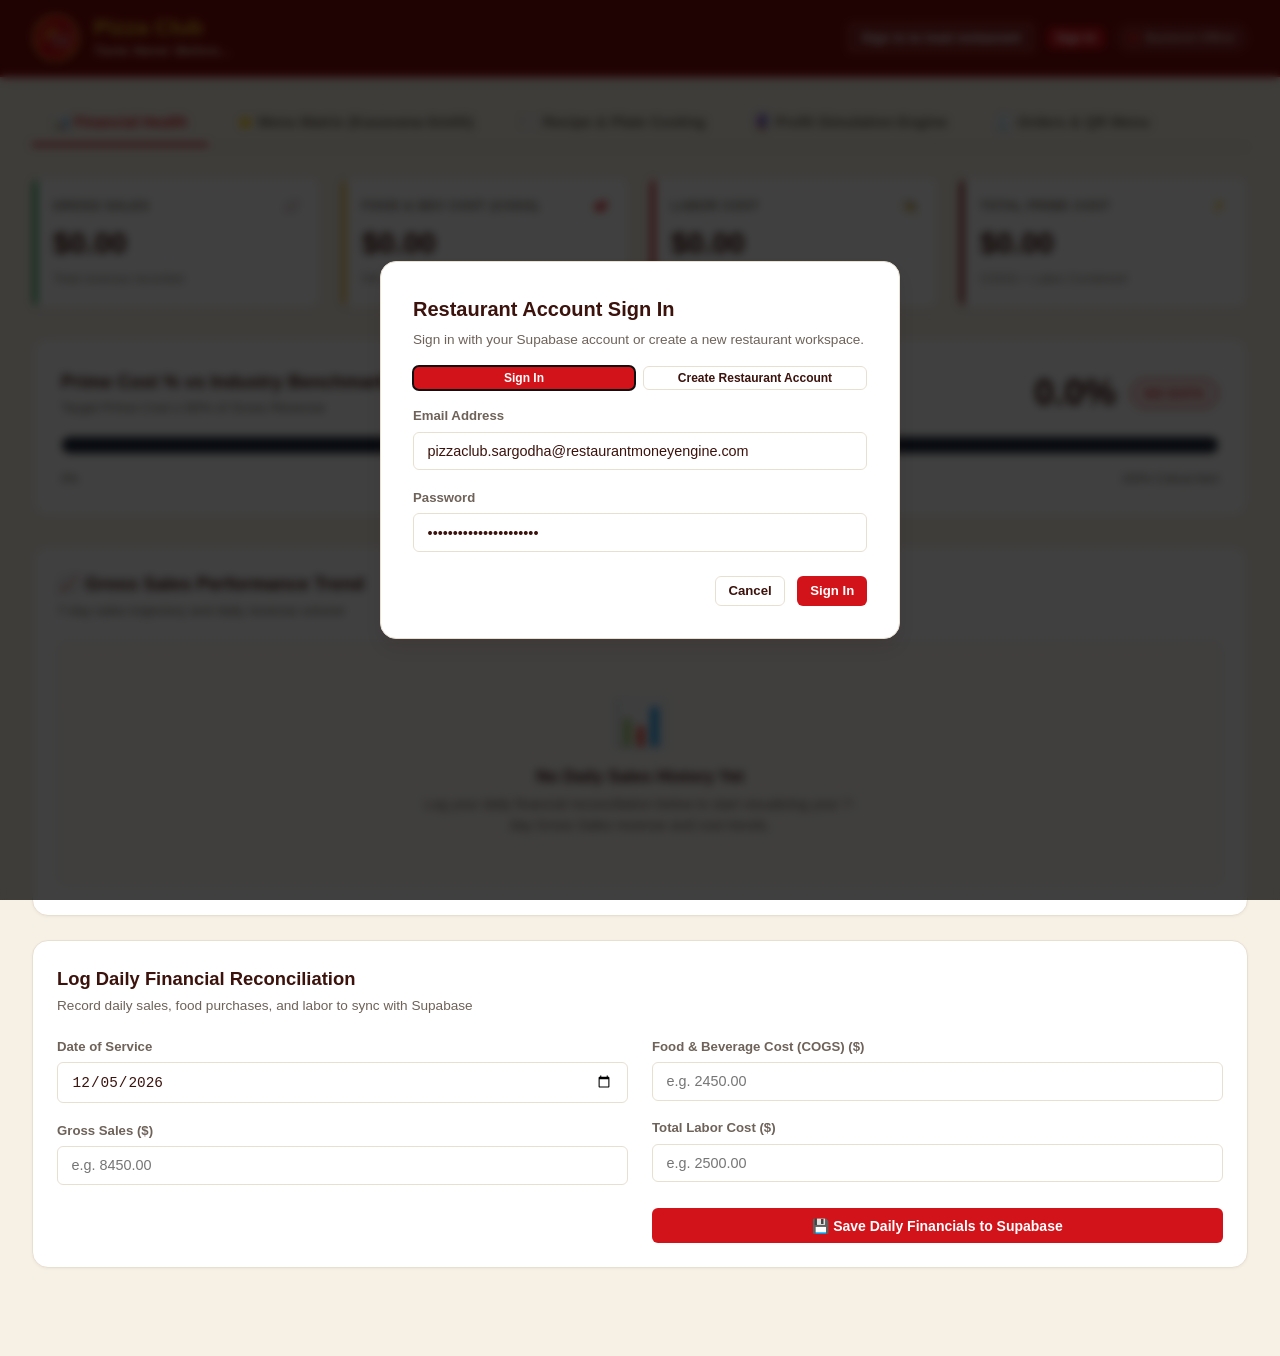
==== commit 12c58a29: "fix: make Pizza Club logo crisp with transparent background and proportional badge styling" ====
--- a/frontend/index.html
+++ b/frontend/index.html
@@ -13,7 +13,7 @@
   <!-- App Header -->
   <header class="app-header">
     <div class="brand-section">
-      <img src="assets/logo.png" alt="Pizza Club Logo" class="navbar-logo">
+      <img src="assets/logo.png" alt="Pizza Club Logo" class="navbar-logo" title="Pizza Club - Taste Never Before...">
       <div>
         <h1 class="brand-title">Pizza Club</h1>
         <p class="brand-subtitle">Taste Never Before...</p>
--- a/frontend/css/style.css
+++ b/frontend/css/style.css
@@ -73,37 +73,52 @@
 }
 
 .navbar-logo {
-  width: 150px;
-  height: 45px;
-  object-fit: contain;
+  width: 50px;
+  height: 50px;
+  min-width: 50px;
+  border-radius: 50%;
+  object-fit: cover;
+  display: block;
+  flex-shrink: 0;
+  box-shadow: 0 2px 8px rgba(0, 0, 0, 0.28);
+  border: 2.5px solid var(--brand-gold);
+  background: var(--brand-red);
+  transition: transform 0.2s ease, box-shadow 0.2s ease;
+}
+
+.navbar-logo:hover {
+  transform: scale(1.05);
+  box-shadow: 0 4px 12px rgba(245, 184, 46, 0.4);
 }
 
 @media (max-width: 768px) {
   .navbar-logo {
-    width: 120px;
-    height: auto;
-    max-height: 45px;
+    width: 42px;
+    height: 42px;
+    min-width: 42px;
   }
 }
 
 .brand-title {
-  font-size: 1.35rem;
+  font-size: 1.4rem;
   font-weight: 900;
   letter-spacing: -0.01em;
   color: var(--brand-gold);
   background: none;
   -webkit-background-clip: unset;
   -webkit-text-fill-color: var(--brand-gold);
-  line-height: 1.1;
+  line-height: 1.15;
+  text-shadow: 0 1px 3px rgba(0, 0, 0, 0.35);
 }
 
 .brand-subtitle {
-  font-size: 0.76rem;
-  color: #F7F1E5;
-  opacity: 0.9;
+  font-size: 0.8rem;
+  color: #FFF2D6;
+  opacity: 0.95;
   letter-spacing: 0.04em;
   font-weight: 600;
   font-style: italic;
+  margin-top: 1px;
 }
 
 .header-controls {
--- a/frontend/css/order.css
+++ b/frontend/css/order.css
@@ -19,15 +19,22 @@
   color: var(--brand-gold);
 }
 .navbar-logo {
-  width: 150px;
-  height: 45px;
-  object-fit: contain;
+  width: 48px;
+  height: 48px;
+  min-width: 48px;
+  border-radius: 50%;
+  object-fit: cover;
+  display: block;
+  flex-shrink: 0;
+  box-shadow: 0 2px 8px rgba(0, 0, 0, 0.28);
+  border: 2px solid var(--brand-gold);
+  background: var(--brand-red);
 }
 @media (max-width: 768px) {
   .navbar-logo {
-    width: 120px;
-    height: auto;
-    max-height: 45px;
+    width: 42px;
+    height: 42px;
+    min-width: 42px;
   }
 }
 .co-table-badge {
@@ -336,3 +343,63 @@
   line-height: 1;
   padding: 0.25rem;
 }
+
+/* ==========================================================================
+   Active Order Banner (shown on menu when modal is minimized / browsing)
+   ========================================================================== */
+.co-active-order-bar {
+  display: flex;
+  align-items: center;
+  justify-content: space-between;
+  gap: 0.75rem;
+  padding: 0.65rem 1rem;
+  background: #3B120C;
+  color: #FFFFFF;
+  border-bottom: 2px solid var(--brand-gold);
+  position: sticky;
+  top: 98px;
+  z-index: 35;
+  box-shadow: 0 4px 6px rgba(0, 0, 0, 0.15);
+}
+
+.co-active-order-info {
+  display: flex;
+  align-items: center;
+  gap: 0.55rem;
+  font-size: 0.85rem;
+  min-width: 0;
+  overflow: hidden;
+  text-overflow: ellipsis;
+  white-space: nowrap;
+}
+
+.co-active-order-info strong {
+  color: var(--brand-gold);
+}
+
+.co-pulse-dot {
+  width: 10px;
+  height: 10px;
+  background-color: var(--emerald);
+  border-radius: 50%;
+  display: inline-block;
+  box-shadow: 0 0 0 0 rgba(22, 163, 74, 0.7);
+  animation: pulse-green 1.8s infinite;
+  flex-shrink: 0;
+}
+
+@keyframes pulse-green {
+  0% {
+    transform: scale(0.95);
+    box-shadow: 0 0 0 0 rgba(22, 163, 74, 0.7);
+  }
+  70% {
+    transform: scale(1);
+    box-shadow: 0 0 0 7px rgba(22, 163, 74, 0);
+  }
+  100% {
+    transform: scale(0.95);
+    box-shadow: 0 0 0 0 rgba(22, 163, 74, 0);
+  }
+}
+
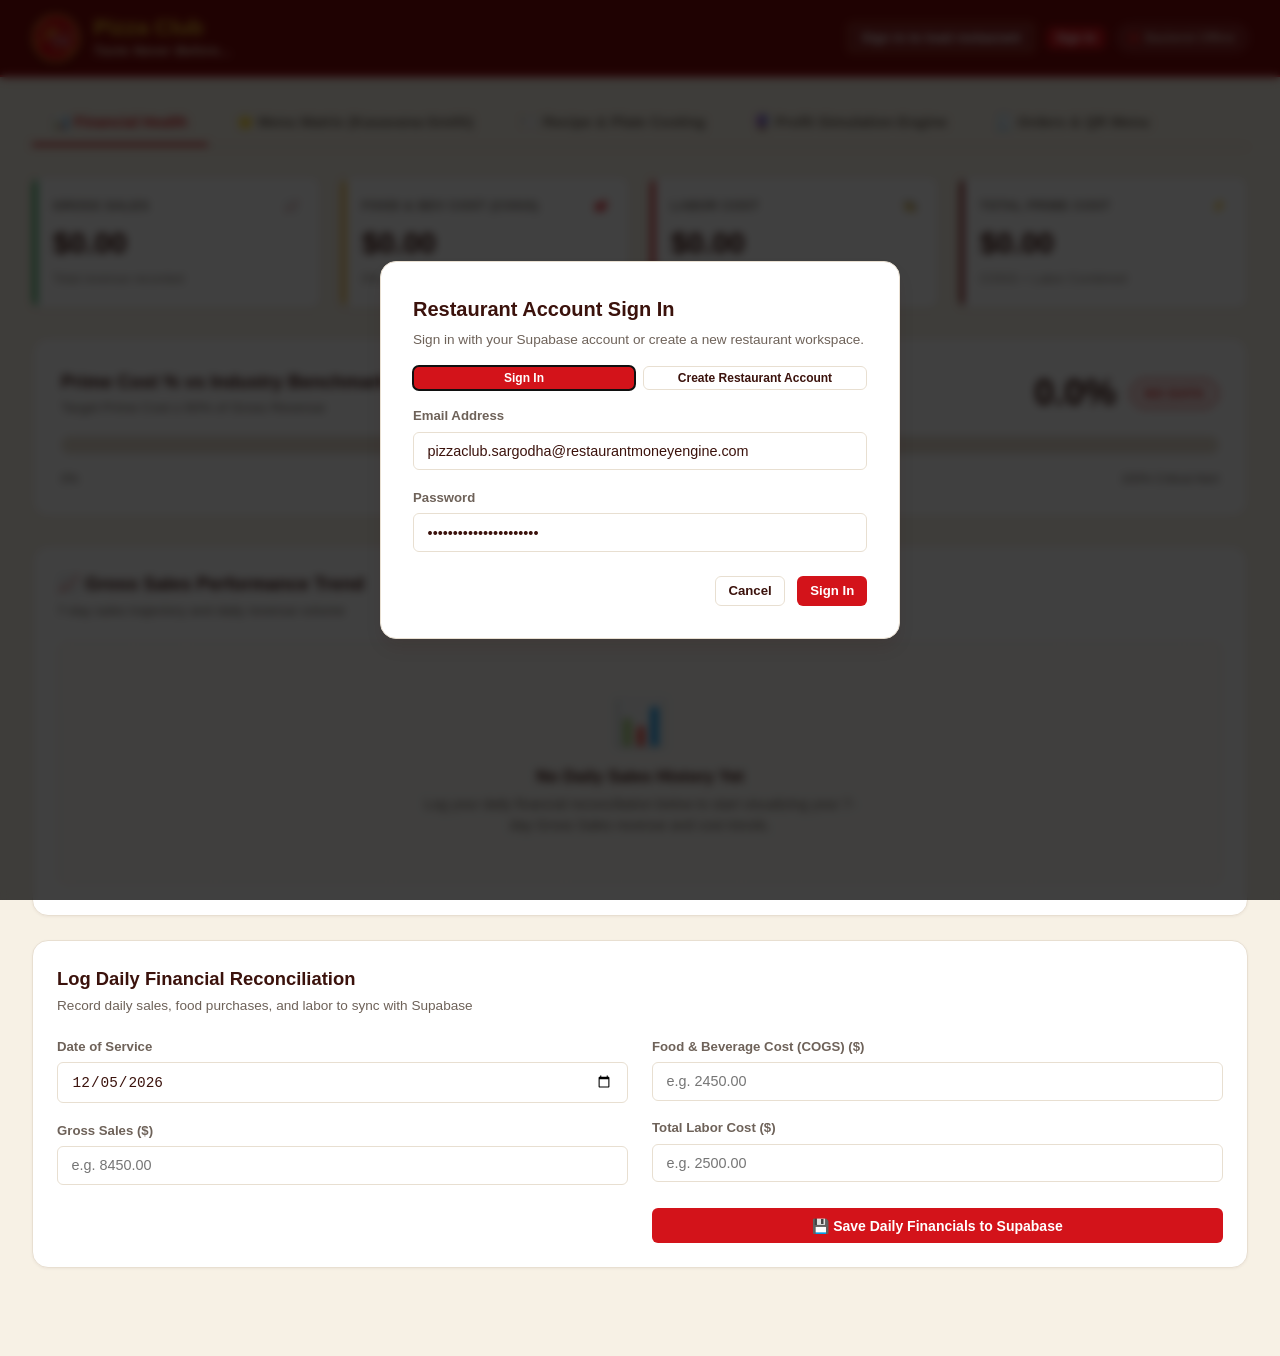
==== commit bb4cec41: "fix(led): always render kitchen action buttons with auto-auth and seamless status updates" ====
--- a/frontend/index.html
+++ b/frontend/index.html
@@ -212,47 +212,56 @@
           </div>
         </div>
 
-        <!-- 2x2 Quadrant Grid -->
-        <div class="matrix-grid-2x2">
+        <!-- Quadrant Filter Switcher Tabs -->
+        <div class="matrix-quadrant-tabs">
+          <button type="button" class="matrix-qtab active" data-quadrant="ALL">🌟 All Quadrants (<span id="qtab-count-all">0</span>)</button>
+          <button type="button" class="matrix-qtab" data-quadrant="stars">⭐ Stars (<span id="qtab-count-stars">0</span>)</button>
+          <button type="button" class="matrix-qtab" data-quadrant="plowhorses">🐎 Plowhorses (<span id="qtab-count-plowhorses">0</span>)</button>
+          <button type="button" class="matrix-qtab" data-quadrant="puzzles">🧩 Puzzles (<span id="qtab-count-puzzles">0</span>)</button>
+          <button type="button" class="matrix-qtab" data-quadrant="dogs">🐕 Dogs (<span id="qtab-count-dogs">0</span>)</button>
+        </div>
+
+        <!-- Quadrants Flow (Stacked Full-Width with multi-column card grids, NO empty gaps) -->
+        <div class="matrix-quadrants-flow" id="matrix-quadrants-flow">
           
           <!-- STARS -->
-          <div class="quadrant-box stars">
+          <div class="quadrant-box stars" data-quadrant-box="stars">
             <div class="quadrant-header-row">
               <span class="quadrant-title">⭐ Stars</span>
               <span class="pct-pill pct-low" id="quadrant-stars-count">0 Items</span>
             </div>
             <p class="quadrant-subtext"><strong>High Profit, High Popularity:</strong> Protect recipe consistency & maintain eye-level menu placement.</p>
-            <div id="quadrant-stars-list"></div>
+            <div id="quadrant-stars-list" class="quadrant-cards-grid"></div>
           </div>
 
           <!-- PLOWHORSES -->
-          <div class="quadrant-box plowhorses">
+          <div class="quadrant-box plowhorses" data-quadrant-box="plowhorses">
             <div class="quadrant-header-row">
               <span class="quadrant-title">🐎 Plowhorses</span>
               <span class="pct-pill pct-medium" id="quadrant-plowhorses-count">0 Items</span>
             </div>
             <p class="quadrant-subtext"><strong>Low Profit, High Popularity:</strong> High demand favorites with slim margin. Test +3% to +5% price increase or trim portion.</p>
-            <div id="quadrant-plowhorses-list"></div>
+            <div id="quadrant-plowhorses-list" class="quadrant-cards-grid"></div>
           </div>
 
           <!-- PUZZLES -->
-          <div class="quadrant-box puzzles">
+          <div class="quadrant-box puzzles" data-quadrant-box="puzzles">
             <div class="quadrant-header-row">
               <span class="quadrant-title">🧩 Puzzles</span>
               <span class="pct-pill pct-medium" id="quadrant-puzzles-count">0 Items</span>
             </div>
             <p class="quadrant-subtext"><strong>High Profit, Low Popularity:</strong> Goldmine dishes under-ordered. Feature in chef specials and train servers to upsell.</p>
-            <div id="quadrant-puzzles-list"></div>
+            <div id="quadrant-puzzles-list" class="quadrant-cards-grid"></div>
           </div>
 
           <!-- DOGS -->
-          <div class="quadrant-box dogs">
+          <div class="quadrant-box dogs" data-quadrant-box="dogs">
             <div class="quadrant-header-row">
               <span class="quadrant-title">🐕 Dogs</span>
               <span class="pct-pill pct-high" id="quadrant-dogs-count">0 Items</span>
             </div>
             <p class="quadrant-subtext"><strong>Low Profit, Low Popularity:</strong> Inventory drain. Re-engineer ingredients or consider replacing on next menu cycle.</p>
-            <div id="quadrant-dogs-list"></div>
+            <div id="quadrant-dogs-list" class="quadrant-cards-grid"></div>
           </div>
 
         </div>
--- a/frontend/css/style.css
+++ b/frontend/css/style.css
@@ -393,7 +393,7 @@
   position: relative;
   width: 100%;
   height: 18px;
-  background: #1e293b;
+  background: #E8DFD1;
   border-radius: 9999px;
   overflow: hidden;
   margin: 1rem 0;
@@ -532,149 +532,291 @@
   flex-wrap: wrap;
 }
 
+.matrix-stats-bar {
+  display: grid;
+  grid-template-columns: repeat(auto-fit, minmax(200px, 1fr));
+  gap: 1rem;
+  margin-bottom: 1.5rem;
+}
+
 .matrix-benchmark-chip {
-  background: var(--bg-card);
-  border: 1px solid var(--border-color);
+  background: #FFFFFF;
+  border: 1px solid var(--border-color);
+  border-left: 4px solid var(--brand-gold);
   border-radius: var(--radius-md);
-  padding: 0.75rem 1.25rem;
+  padding: 0.85rem 1.25rem;
   display: flex;
   align-items: center;
   gap: 0.75rem;
+  box-shadow: var(--shadow-sm);
 }
 
 .benchmark-label {
   font-size: 0.75rem;
+  font-weight: 700;
   color: var(--text-muted);
   text-transform: uppercase;
+  letter-spacing: 0.04em;
 }
 
 .benchmark-value {
-  font-size: 1.15rem;
+  font-size: 1.25rem;
+  font-weight: 900;
+  color: var(--text-main);
+}
+
+.matrix-quadrant-tabs {
+  display: flex;
+  gap: 0.5rem;
+  margin-bottom: 1.25rem;
+  overflow-x: auto;
+  padding-bottom: 0.25rem;
+  scrollbar-width: none;
+}
+.matrix-quadrant-tabs::-webkit-scrollbar {
+  display: none;
+}
+
+.matrix-qtab {
+  background: var(--bg-surface);
+  border: 1px solid var(--border-color);
+  color: var(--text-main);
+  border-radius: 9999px;
+  padding: 0.45rem 1rem;
+  font-size: 0.825rem;
   font-weight: 700;
-  color: var(--text-main);
-}
-
-.matrix-grid-2x2 {
+  cursor: pointer;
+  white-space: nowrap;
+  transition: all 0.2s ease;
+  display: inline-flex;
+  align-items: center;
+  gap: 0.35rem;
+}
+
+.matrix-qtab:hover {
+  border-color: var(--brand-red);
+  color: var(--brand-red);
+  background: var(--bg-card-hover);
+}
+
+.matrix-qtab.active {
+  background: var(--brand-red);
+  border-color: var(--brand-red);
+  color: #FFFFFF;
+  box-shadow: 0 2px 6px rgba(211, 19, 26, 0.3);
+}
+
+.matrix-quadrants-flow {
+  display: flex;
+  flex-direction: column;
+  gap: 1.5rem;
+  width: 100%;
+}
+
+.quadrant-box {
+  background: var(--bg-surface);
+  border: 1px solid var(--border-color);
+  border-radius: var(--radius-md);
+  padding: 1.25rem;
+  display: flex;
+  flex-direction: column;
+  box-shadow: var(--shadow-sm);
+  width: 100%;
+}
+
+.quadrant-cards-grid {
   display: grid;
-  grid-template-columns: 1fr 1fr;
-  gap: 1.25rem;
-}
-
-@media (max-width: 800px) {
-  .matrix-grid-2x2 {
+  grid-template-columns: repeat(auto-fill, minmax(320px, 1fr));
+  gap: 1rem;
+  width: 100%;
+}
+
+@media (max-width: 640px) {
+  .quadrant-cards-grid {
     grid-template-columns: 1fr;
   }
 }
 
-.quadrant-box {
-  background: var(--bg-surface);
+.quadrant-box.stars {
+  border-top: 4px solid var(--emerald);
+  background: linear-gradient(180deg, rgba(22, 163, 74, 0.05) 0%, var(--bg-surface) 120px);
+}
+.quadrant-box.plowhorses {
+  border-top: 4px solid var(--brand-gold);
+  background: linear-gradient(180deg, rgba(245, 184, 46, 0.06) 0%, var(--bg-surface) 120px);
+}
+.quadrant-box.puzzles {
+  border-top: 4px solid var(--bg-sidebar);
+  background: linear-gradient(180deg, rgba(125, 10, 10, 0.05) 0%, var(--bg-surface) 120px);
+}
+.quadrant-box.dogs {
+  border-top: 4px solid var(--rose);
+  background: linear-gradient(180deg, rgba(220, 38, 38, 0.05) 0%, var(--bg-surface) 120px);
+}
+
+.quadrant-header-row {
+  display: flex;
+  justify-content: space-between;
+  align-items: center;
+  margin-bottom: 0.5rem;
+}
+
+.quadrant-title {
+  font-size: 1.1rem;
+  font-weight: 800;
+  display: flex;
+  align-items: center;
+  gap: 0.45rem;
+  color: var(--text-main);
+}
+
+.quadrant-subtext {
+  font-size: 0.8rem;
+  color: var(--text-muted);
+  line-height: 1.4;
+  margin-bottom: 1.15rem;
+  padding-bottom: 0.75rem;
+  border-bottom: 1px dashed var(--border-subtle);
+}
+
+.dish-matrix-card {
+  background: #FFFFFF;
   border: 1px solid var(--border-color);
   border-radius: var(--radius-md);
-  padding: 1.25rem;
-  display: flex;
-  flex-direction: column;
-}
-
-.quadrant-box.stars { border-top: 4px solid var(--emerald); }
-.quadrant-box.plowhorses { border-top: 4px solid var(--indigo); }
-.quadrant-box.puzzles { border-top: 4px solid var(--amber); }
-.quadrant-box.dogs { border-top: 4px solid var(--rose); }
-
-.quadrant-header-row {
-  display: flex;
-  justify-content: space-between;
-  align-items: center;
-  margin-bottom: 0.5rem;
-}
-
-.quadrant-title {
-  font-size: 1rem;
-  font-weight: 700;
-  display: flex;
-  align-items: center;
-  gap: 0.4rem;
-}
-
-.quadrant-subtext {
-  font-size: 0.775rem;
-  color: var(--text-muted);
-  margin-bottom: 1rem;
-}
-
-.dish-matrix-card {
-  background: var(--bg-card);
-  border: 1px solid var(--border-subtle);
-  border-radius: var(--radius-sm);
-  padding: 0.85rem;
-  margin-bottom: 0.75rem;
+  padding: 0.95rem 1rem;
+  margin-bottom: 0.85rem;
+  box-shadow: 0 1px 3px rgba(59, 18, 12, 0.04);
+  transition: transform 0.15s ease, box-shadow 0.15s ease, border-color 0.15s ease;
+  position: relative;
+}
+
+.dish-matrix-card:hover {
+  transform: translateY(-2px);
+  border-color: var(--brand-red);
+  box-shadow: var(--shadow-md);
 }
 
 .dish-card-header {
   display: flex;
   justify-content: space-between;
   align-items: flex-start;
-  margin-bottom: 0.6rem;
+  gap: 0.75rem;
+  margin-bottom: 0.65rem;
+}
+
+.dish-rank-tag {
+  display: inline-flex;
+  align-items: center;
+  justify-content: center;
+  font-size: 0.72rem;
+  font-weight: 800;
+  color: var(--bg-sidebar);
+  background: rgba(125, 10, 10, 0.08);
+  border: 1px solid rgba(125, 10, 10, 0.2);
+  border-radius: 4px;
+  padding: 1px 6px;
+  margin-right: 0.4rem;
 }
 
 .dish-name {
-  font-size: 0.95rem;
+  font-size: 0.98rem;
+  font-weight: 800;
+  color: var(--text-main);
+  line-height: 1.3;
+}
+
+.dish-category {
+  display: inline-block;
+  margin-top: 3px;
+  font-size: 0.7rem;
   font-weight: 700;
-}
-
-.dish-category {
-  font-size: 0.725rem;
-  color: var(--text-dim);
+  color: #7D0A0A;
+  background: #FDF2E9;
+  padding: 1px 7px;
+  border-radius: 9999px;
+  border: 1px solid #FAD7A0;
   text-transform: uppercase;
+  letter-spacing: 0.03em;
 }
 
 .dish-pricing {
   text-align: right;
+  flex-shrink: 0;
 }
 
 .dish-price {
-  font-size: 0.95rem;
+  font-size: 1.05rem;
+  font-weight: 800;
+  color: var(--text-main);
+  display: block;
+}
+
+.dish-margin {
+  font-size: 0.78rem;
+  color: var(--emerald);
   font-weight: 700;
   display: block;
-}
-
-.dish-margin {
+  white-space: nowrap;
+}
+
+.dish-metrics-row {
+  display: flex;
+  gap: 0.45rem;
+  margin-bottom: 0.65rem;
+  flex-wrap: wrap;
+}
+
+.metric-chip {
+  background: #F7F1E5;
+  border: 1px solid var(--border-color);
+  border-radius: 6px;
+  padding: 0.25rem 0.6rem;
   font-size: 0.75rem;
-  color: var(--emerald);
+  display: inline-flex;
+  align-items: center;
+  gap: 0.35rem;
+}
+
+.chip-label {
+  color: var(--text-muted);
   font-weight: 600;
 }
 
-.dish-metrics-row {
-  display: flex;
-  gap: 0.5rem;
-  margin-bottom: 0.6rem;
-  flex-wrap: wrap;
-}
-
-.metric-chip {
-  background: #111827;
-  border-radius: 4px;
-  padding: 0.2rem 0.5rem;
-  font-size: 0.75rem;
-}
-
-.chip-label {
-  color: var(--text-dim);
-}
-
 .chip-val {
+  color: var(--text-main);
+  font-weight: 800;
+}
+
+.dish-strategy-badge {
+  background: #FFFBEB;
+  border: 1px solid #FDE68A;
+  border-left: 3.5px solid var(--brand-gold);
+  border-radius: 6px;
+  padding: 0.5rem 0.75rem;
+  font-size: 0.78rem;
+  color: #78350F;
   font-weight: 600;
-}
-
-.dish-strategy-badge {
-  background: #141c2e;
-  border-left: 3px solid var(--cyan);
-  border-radius: 2px;
-  padding: 0.4rem 0.6rem;
-  font-size: 0.775rem;
+  line-height: 1.4;
+  display: flex;
+  align-items: flex-start;
+  gap: 0.45rem;
+}
+
+.strategy-icon {
+  flex-shrink: 0;
+  font-size: 0.9rem;
+}
+
+.empty-quadrant-placeholder {
+  text-align: center;
+  padding: 2.25rem 1rem;
   color: var(--text-muted);
-  display: flex;
-  align-items: center;
-  gap: 0.4rem;
+  font-size: 0.85rem;
+  font-weight: 500;
+  background: var(--bg-card-hover);
+  border: 1.5px dashed var(--border-color);
+  border-radius: var(--radius-md);
+  margin-top: 0.5rem;
 }
 
 /* Tables */
@@ -841,9 +983,11 @@
   display: flex;
   justify-content: space-between;
   align-items: center;
-  padding: 1rem;
-  background: #111827;
-  border-radius: var(--radius-sm);
+  padding: 1rem 1.25rem;
+  background: #F7F1E5;
+  border: 1px solid var(--border-color);
+  color: var(--text-main);
+  border-radius: var(--radius-md);
   margin-top: 1rem;
 }
 
@@ -887,14 +1031,14 @@
   display: flex;
   align-items: center;
   gap: 0.75rem;
-  background: #1e293b;
+  background: #3B120C;
   color: #ffffff;
   padding: 0.85rem 1.25rem;
   border-radius: 8px;
-  border: 1px solid var(--border-color);
+  border: 1.5px solid var(--brand-gold);
   box-shadow: var(--shadow-lg);
   font-size: 0.875rem;
-  font-weight: 500;
+  font-weight: 600;
   animation: toast-slide 0.25s ease-out;
 }
 
--- a/frontend/css/order.css
+++ b/frontend/css/order.css
@@ -267,8 +267,42 @@
 .led-qty { color: var(--emerald); font-weight: 800; }
 .led-notes { margin-top: 0.45rem; font-size: 0.85rem; color: var(--amber); font-weight: 600; }
 
-.led-actions { display: flex; gap: 0.45rem; flex-wrap: wrap; margin-top: 0.7rem; padding-top: 0.6rem; border-top: 1px solid var(--border-subtle); }
-.led-actions .btn { font-size: 0.82rem; padding: 0.42rem 0.75rem; }
+.led-actions {
+  display: flex;
+  gap: 0.55rem;
+  flex-wrap: wrap;
+  margin-top: 0.85rem;
+  padding-top: 0.75rem;
+  border-top: 1px solid var(--border-subtle);
+}
+.led-actions .btn {
+  font-size: 0.88rem;
+  font-weight: 700;
+  padding: 0.5rem 0.95rem;
+  border-radius: 6px;
+  cursor: pointer;
+  transition: transform 0.1s ease, background 0.15s ease;
+}
+.led-actions .btn:active {
+  transform: scale(0.97);
+}
+.led-actions .btn-primary {
+  background: var(--emerald);
+  color: #FFFFFF;
+  border: 1px solid #15803D;
+}
+.led-actions .btn-primary:hover {
+  background: #15803D;
+}
+.led-actions .btn-danger {
+  background: #FEF2F2;
+  color: #DC2626;
+  border: 1px solid #FCA5A5;
+}
+.led-actions .btn-danger:hover {
+  background: #DC2626;
+  color: #FFFFFF;
+}
 
 .co-payment-badge { background: var(--indigo-subtle); color: var(--indigo); border: 1px solid var(--indigo); border-radius: 9999px; padding: 0.2rem 0.65rem; font-size: 0.78rem; font-weight: 700; }
 
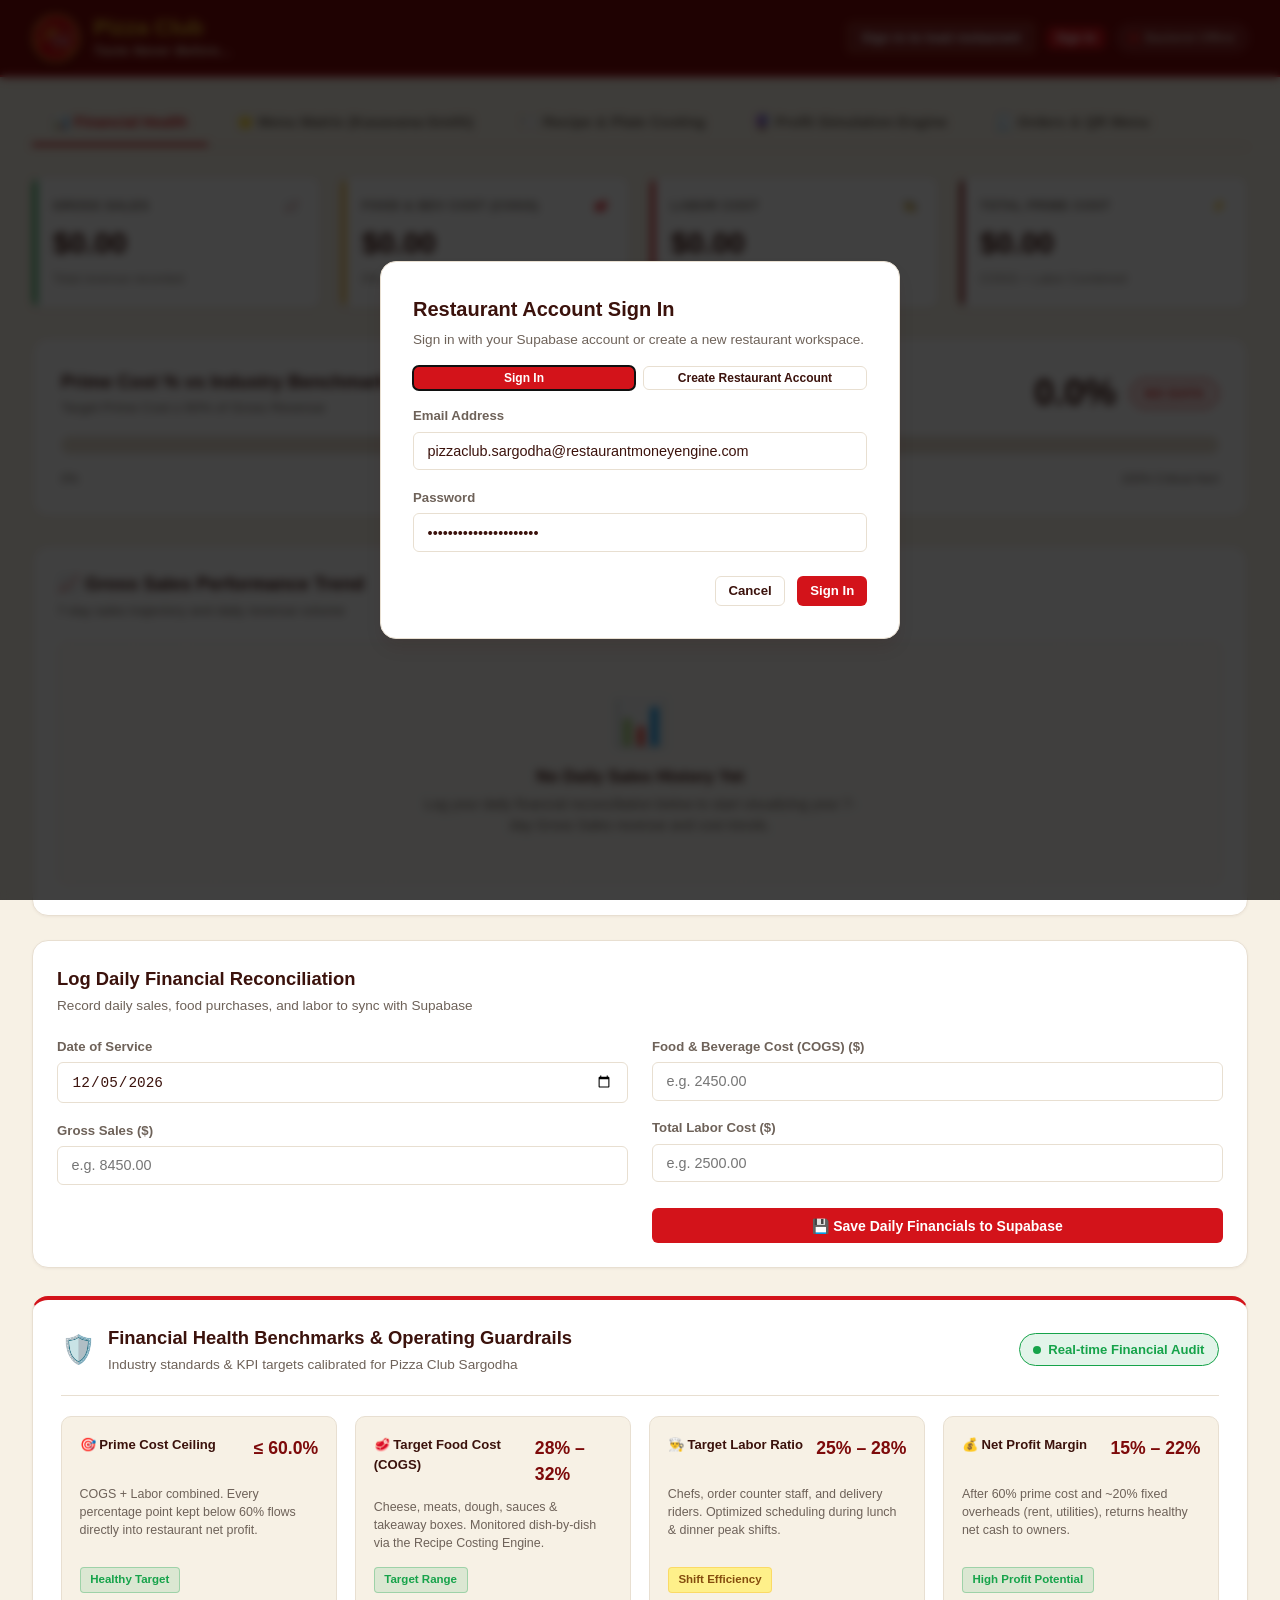
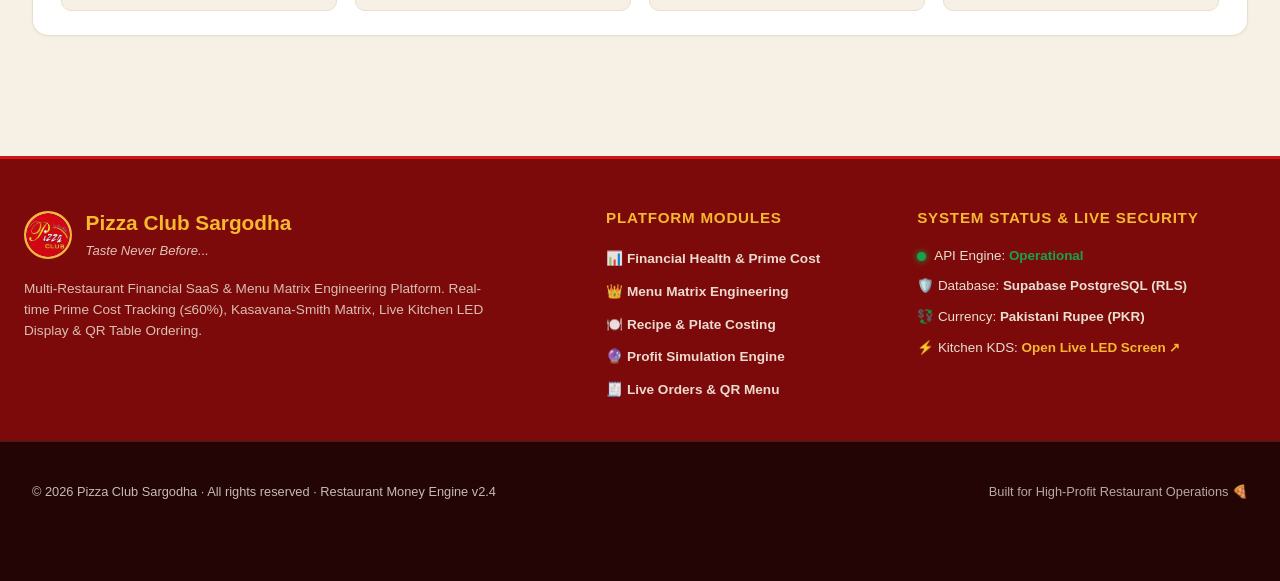
==== commit 2259bf07: "feat(footer): add Financial Health operating benchmarks footer and global restaurant application foo" ====
--- a/frontend/index.html
+++ b/frontend/index.html
@@ -167,6 +167,69 @@
         </form>
       </div>
 
+      <!-- Financial Health Operating Benchmarks & Intelligence Footer -->
+      <div class="financial-health-footer">
+        <div class="fh-footer-header">
+          <div class="fh-footer-title-group">
+            <span class="fh-footer-icon">🛡️</span>
+            <div>
+              <h4 class="fh-footer-title">Financial Health Benchmarks &amp; Operating Guardrails</h4>
+              <p class="fh-footer-sub">Industry standards &amp; KPI targets calibrated for Pizza Club Sargodha</p>
+            </div>
+          </div>
+          <div class="fh-footer-badge">
+            <span class="indicator-dot" style="background: var(--emerald);"></span>
+            <span>Real-time Financial Audit</span>
+          </div>
+        </div>
+
+        <div class="fh-benchmarks-grid">
+          <div class="fh-benchmark-card">
+            <div class="fh-card-top">
+              <span class="fh-metric-name">🎯 Prime Cost Ceiling</span>
+              <span class="fh-metric-target">&le; 60.0%</span>
+            </div>
+            <p class="fh-metric-desc">COGS + Labor combined. Every percentage point kept below 60% flows directly into restaurant net profit.</p>
+            <div class="fh-metric-status">
+              <span class="fh-status-tag healthy">Healthy Target</span>
+            </div>
+          </div>
+
+          <div class="fh-benchmark-card">
+            <div class="fh-card-top">
+              <span class="fh-metric-name">🥩 Target Food Cost (COGS)</span>
+              <span class="fh-metric-target">28% – 32%</span>
+            </div>
+            <p class="fh-metric-desc">Cheese, meats, dough, sauces &amp; takeaway boxes. Monitored dish-by-dish via the Recipe Costing Engine.</p>
+            <div class="fh-metric-status">
+              <span class="fh-status-tag healthy">Target Range</span>
+            </div>
+          </div>
+
+          <div class="fh-benchmark-card">
+            <div class="fh-card-top">
+              <span class="fh-metric-name">👨‍🍳 Target Labor Ratio</span>
+              <span class="fh-metric-target">25% – 28%</span>
+            </div>
+            <p class="fh-metric-desc">Chefs, order counter staff, and delivery riders. Optimized scheduling during lunch &amp; dinner peak shifts.</p>
+            <div class="fh-metric-status">
+              <span class="fh-status-tag neutral">Shift Efficiency</span>
+            </div>
+          </div>
+
+          <div class="fh-benchmark-card">
+            <div class="fh-card-top">
+              <span class="fh-metric-name">💰 Net Profit Margin</span>
+              <span class="fh-metric-target">15% – 22%</span>
+            </div>
+            <p class="fh-metric-desc">After 60% prime cost and ~20% fixed overheads (rent, utilities), returns healthy net cash to owners.</p>
+            <div class="fh-metric-status">
+              <span class="fh-status-tag healthy">High Profit Potential</span>
+            </div>
+          </div>
+        </div>
+      </div>
+
     </section>
 
     <!-- TAB 2: Kasavana-Smith 2x2 Menu Engineering Matrix -->
@@ -214,11 +277,10 @@
 
         <!-- Quadrant Filter Switcher Tabs -->
         <div class="matrix-quadrant-tabs">
-          <button type="button" class="matrix-qtab active" data-quadrant="ALL">🌟 All Quadrants (<span id="qtab-count-all">0</span>)</button>
-          <button type="button" class="matrix-qtab" data-quadrant="stars">⭐ Stars (<span id="qtab-count-stars">0</span>)</button>
-          <button type="button" class="matrix-qtab" data-quadrant="plowhorses">🐎 Plowhorses (<span id="qtab-count-plowhorses">0</span>)</button>
-          <button type="button" class="matrix-qtab" data-quadrant="puzzles">🧩 Puzzles (<span id="qtab-count-puzzles">0</span>)</button>
-          <button type="button" class="matrix-qtab" data-quadrant="dogs">🐕 Dogs (<span id="qtab-count-dogs">0</span>)</button>
+          <button type="button" class="matrix-qtab active" data-quadrant="ALL">🌟 All Dishes (<span id="qtab-count-all">0</span>)</button>
+          <button type="button" class="matrix-qtab" data-quadrant="stars">👑 All-Stars (<span id="qtab-count-stars">0</span>)</button>
+          <button type="button" class="matrix-qtab" data-quadrant="plowhorses">🔥 Crowd Favorites (<span id="qtab-count-plowhorses">0</span>)</button>
+          <button type="button" class="matrix-qtab" data-quadrant="dogs">🔄 Needs Review (<span id="qtab-count-dogs">0</span>)</button>
         </div>
 
         <!-- Quadrants Flow (Stacked Full-Width with multi-column card grids, NO empty gaps) -->
@@ -227,40 +289,30 @@
           <!-- STARS -->
           <div class="quadrant-box stars" data-quadrant-box="stars">
             <div class="quadrant-header-row">
-              <span class="quadrant-title">⭐ Stars</span>
+              <span class="quadrant-title">👑 All-Stars</span>
               <span class="pct-pill pct-low" id="quadrant-stars-count">0 Items</span>
             </div>
-            <p class="quadrant-subtext"><strong>High Profit, High Popularity:</strong> Protect recipe consistency & maintain eye-level menu placement.</p>
+            <p class="quadrant-subtext"><strong>High Profit, High Popularity:</strong> Restaurant champions &amp; top sellers. Protect recipe consistency &amp; keep prime eye-level menu placement.</p>
             <div id="quadrant-stars-list" class="quadrant-cards-grid"></div>
           </div>
 
           <!-- PLOWHORSES -->
           <div class="quadrant-box plowhorses" data-quadrant-box="plowhorses">
             <div class="quadrant-header-row">
-              <span class="quadrant-title">🐎 Plowhorses</span>
+              <span class="quadrant-title">🔥 Crowd Favorites</span>
               <span class="pct-pill pct-medium" id="quadrant-plowhorses-count">0 Items</span>
             </div>
-            <p class="quadrant-subtext"><strong>Low Profit, High Popularity:</strong> High demand favorites with slim margin. Test +3% to +5% price increase or trim portion.</p>
+            <p class="quadrant-subtext"><strong>High Demand, Slim Margin:</strong> High volume customer favorites. Test modest +3% to +5% price adjustment or optimize portion cost.</p>
             <div id="quadrant-plowhorses-list" class="quadrant-cards-grid"></div>
-          </div>
-
-          <!-- PUZZLES -->
-          <div class="quadrant-box puzzles" data-quadrant-box="puzzles">
-            <div class="quadrant-header-row">
-              <span class="quadrant-title">🧩 Puzzles</span>
-              <span class="pct-pill pct-medium" id="quadrant-puzzles-count">0 Items</span>
-            </div>
-            <p class="quadrant-subtext"><strong>High Profit, Low Popularity:</strong> Goldmine dishes under-ordered. Feature in chef specials and train servers to upsell.</p>
-            <div id="quadrant-puzzles-list" class="quadrant-cards-grid"></div>
           </div>
 
           <!-- DOGS -->
           <div class="quadrant-box dogs" data-quadrant-box="dogs">
             <div class="quadrant-header-row">
-              <span class="quadrant-title">🐕 Dogs</span>
+              <span class="quadrant-title">🔄 Needs Review</span>
               <span class="pct-pill pct-high" id="quadrant-dogs-count">0 Items</span>
             </div>
-            <p class="quadrant-subtext"><strong>Low Profit, Low Popularity:</strong> Inventory drain. Re-engineer ingredients or consider replacing on next menu cycle.</p>
+            <p class="quadrant-subtext"><strong>Low Margin, Low Volume:</strong> Underperforming items. Re-engineer ingredients to reduce cost, promote, or refresh on next menu cycle.</p>
             <div id="quadrant-dogs-list" class="quadrant-cards-grid"></div>
           </div>
 
@@ -726,6 +778,61 @@
     </form>
   </dialog>
 
+  <!-- Global Application Footer -->
+  <footer class="app-footer">
+    <div class="container footer-inner">
+      <div class="footer-brand-col">
+        <div class="footer-brand">
+          <img src="assets/logo.png" alt="Pizza Club Logo" class="footer-logo">
+          <div>
+            <h4 class="footer-restaurant-name">Pizza Club Sargodha</h4>
+            <span class="footer-tagline">Taste Never Before...</span>
+          </div>
+        </div>
+        <p class="footer-description">
+          Multi-Restaurant Financial SaaS &amp; Menu Matrix Engineering Platform. Real-time Prime Cost Tracking (&le;60%), Kasavana-Smith Matrix, Live Kitchen LED Display &amp; QR Table Ordering.
+        </p>
+      </div>
+
+      <div class="footer-links-col">
+        <h5 class="footer-heading">Platform Modules</h5>
+        <ul class="footer-nav">
+          <li><a href="#" class="footer-tab-link" data-go-tab="tab-overview">📊 Financial Health &amp; Prime Cost</a></li>
+          <li><a href="#" class="footer-tab-link" data-go-tab="tab-matrix">👑 Menu Matrix Engineering</a></li>
+          <li><a href="#" class="footer-tab-link" data-go-tab="tab-recipes">🍽️ Recipe &amp; Plate Costing</a></li>
+          <li><a href="#" class="footer-tab-link" data-go-tab="tab-simulation">🔮 Profit Simulation Engine</a></li>
+          <li><a href="#" class="footer-tab-link" data-go-tab="tab-orders">🧾 Live Orders &amp; QR Menu</a></li>
+        </ul>
+      </div>
+
+      <div class="footer-status-col">
+        <h5 class="footer-heading">System Status &amp; Live Security</h5>
+        <div class="footer-status-items">
+          <div class="footer-status-row">
+            <span class="footer-dot-green"></span>
+            <span>API Engine: <strong style="color: var(--emerald);">Operational</strong></span>
+          </div>
+          <div class="footer-status-row">
+            <span>🛡️ Database: <strong>Supabase PostgreSQL (RLS)</strong></span>
+          </div>
+          <div class="footer-status-row">
+            <span>💱 Currency: <strong>Pakistani Rupee (PKR)</strong></span>
+          </div>
+          <div class="footer-status-row">
+            <span>⚡ Kitchen KDS: <a href="led.html?r=f09f02fd-f467-4b8a-802b-b39efee0a831" target="_blank" class="footer-kds-link">Open Live LED Screen ↗</a></span>
+          </div>
+        </div>
+      </div>
+    </div>
+
+    <div class="footer-bottom-bar">
+      <div class="container footer-bottom-inner">
+        <p>&copy; 2026 Pizza Club Sargodha · All rights reserved · Restaurant Money Engine v2.4</p>
+        <p class="footer-heart">Built for High-Profit Restaurant Operations 🍕</p>
+      </div>
+    </div>
+  </footer>
+
   <!-- Toast Container -->
   <div id="toast-container" class="toast-container"></div>
 
--- a/frontend/css/style.css
+++ b/frontend/css/style.css
@@ -800,6 +800,53 @@
   display: flex;
   align-items: flex-start;
   gap: 0.45rem;
+}
+
+.dish-card-actions {
+  display: flex;
+  gap: 0.5rem;
+  margin-top: 0.75rem;
+  padding-top: 0.65rem;
+  border-top: 1px solid var(--border-subtle);
+  align-items: center;
+  flex-wrap: wrap;
+}
+
+.dish-card-actions .btn {
+  font-size: 0.78rem;
+  font-weight: 700;
+  padding: 0.38rem 0.75rem;
+  border-radius: 6px;
+  cursor: pointer;
+  transition: all 0.15s ease;
+  display: inline-flex;
+  align-items: center;
+  gap: 0.35rem;
+}
+
+.dish-card-actions .btn-matrix-edit {
+  background: #FFFFFF;
+  border: 1px solid var(--border-color);
+  color: var(--text-main);
+}
+
+.dish-card-actions .btn-matrix-edit:hover {
+  background: var(--bg-canvas);
+  border-color: var(--brand-red);
+  color: var(--brand-red);
+  box-shadow: 0 1px 4px rgba(211, 19, 26, 0.15);
+}
+
+.dish-card-actions .btn-matrix-sim {
+  background: transparent;
+  border: 1px dashed var(--border-color);
+  color: var(--text-muted);
+}
+
+.dish-card-actions .btn-matrix-sim:hover {
+  background: rgba(22, 163, 74, 0.08);
+  border-color: var(--emerald);
+  color: var(--emerald);
 }
 
 .strategy-icon {
@@ -1206,3 +1253,292 @@
   color: var(--brand-gold);
 }
 
+/* ==========================================================================
+   Financial Health & Operating Benchmarks Footer Panel
+   ========================================================================== */
+.financial-health-footer {
+  background: #FFFFFF;
+  border: 1px solid var(--border-color);
+  border-top: 4px solid var(--brand-red);
+  border-radius: var(--radius-lg);
+  padding: 1.5rem 1.75rem;
+  margin-top: 1.75rem;
+  box-shadow: var(--shadow-sm);
+}
+
+.fh-footer-header {
+  display: flex;
+  justify-content: space-between;
+  align-items: center;
+  gap: 1rem;
+  flex-wrap: wrap;
+  padding-bottom: 1.25rem;
+  border-bottom: 1px solid var(--border-color);
+  margin-bottom: 1.25rem;
+}
+
+.fh-footer-title-group {
+  display: flex;
+  align-items: center;
+  gap: 0.75rem;
+}
+
+.fh-footer-icon {
+  font-size: 1.75rem;
+}
+
+.fh-footer-title {
+  font-size: 1.15rem;
+  font-weight: 800;
+  color: var(--text-main);
+  margin: 0;
+}
+
+.fh-footer-sub {
+  font-size: 0.85rem;
+  color: var(--text-muted);
+  margin: 0.2rem 0 0 0;
+}
+
+.fh-footer-badge {
+  display: inline-flex;
+  align-items: center;
+  gap: 0.45rem;
+  font-size: 0.82rem;
+  font-weight: 700;
+  color: var(--emerald);
+  background: var(--emerald-subtle);
+  border: 1px solid var(--emerald);
+  padding: 0.35rem 0.85rem;
+  border-radius: 9999px;
+}
+
+.fh-benchmarks-grid {
+  display: grid;
+  grid-template-columns: repeat(4, 1fr);
+  gap: 1.15rem;
+}
+
+@media (max-width: 1024px) {
+  .fh-benchmarks-grid {
+    grid-template-columns: repeat(2, 1fr);
+  }
+}
+
+@media (max-width: 640px) {
+  .fh-benchmarks-grid {
+    grid-template-columns: 1fr;
+  }
+}
+
+.fh-benchmark-card {
+  background: var(--bg-canvas);
+  border: 1px solid var(--border-color);
+  border-radius: var(--radius-md);
+  padding: 1.1rem;
+  display: flex;
+  flex-direction: column;
+  justify-content: space-between;
+  transition: transform 0.15s ease, border-color 0.15s ease;
+}
+
+.fh-benchmark-card:hover {
+  transform: translateY(-2px);
+  border-color: var(--brand-red);
+}
+
+.fh-card-top {
+  display: flex;
+  justify-content: space-between;
+  align-items: flex-start;
+  gap: 0.5rem;
+  margin-bottom: 0.65rem;
+}
+
+.fh-metric-name {
+  font-size: 0.82rem;
+  font-weight: 700;
+  color: var(--text-main);
+}
+
+.fh-metric-target {
+  font-size: 1.1rem;
+  font-weight: 900;
+  color: var(--bg-sidebar);
+}
+
+.fh-metric-desc {
+  font-size: 0.78rem;
+  color: var(--text-muted);
+  line-height: 1.45;
+  margin-bottom: 0.85rem;
+}
+
+.fh-status-tag {
+  display: inline-block;
+  font-size: 0.72rem;
+  font-weight: 700;
+  padding: 0.2rem 0.6rem;
+  border-radius: 4px;
+}
+
+.fh-status-tag.healthy {
+  background: var(--emerald-subtle);
+  color: var(--emerald);
+  border: 1px solid rgba(22, 163, 74, 0.3);
+}
+
+.fh-status-tag.neutral {
+  background: var(--amber-subtle);
+  color: #854D0E;
+  border: 1px solid rgba(245, 184, 46, 0.4);
+}
+
+/* ==========================================================================
+   Global Application Footer
+   ========================================================================== */
+.app-footer {
+  background: var(--bg-sidebar);
+  color: #F7F1E5;
+  margin-top: 3.5rem;
+  border-top: 3px solid var(--brand-red);
+}
+
+.footer-inner {
+  display: grid;
+  grid-template-columns: 2fr 1fr 1.25fr;
+  gap: 2.5rem;
+  padding: 3rem 1.5rem 2.5rem;
+}
+
+@media (max-width: 900px) {
+  .footer-inner {
+    grid-template-columns: 1fr;
+    gap: 2rem;
+  }
+}
+
+.footer-brand {
+  display: flex;
+  align-items: center;
+  gap: 0.85rem;
+  margin-bottom: 0.95rem;
+}
+
+.footer-logo {
+  width: 48px;
+  height: 48px;
+  border-radius: 50%;
+  border: 2px solid var(--brand-gold);
+  background: #FFFFFF;
+}
+
+.footer-restaurant-name {
+  font-size: 1.3rem;
+  font-weight: 800;
+  color: var(--brand-gold);
+  margin: 0;
+}
+
+.footer-tagline {
+  font-size: 0.82rem;
+  color: #F7F1E5;
+  opacity: 0.8;
+  font-style: italic;
+}
+
+.footer-description {
+  font-size: 0.85rem;
+  color: #E8DFD1;
+  opacity: 0.85;
+  line-height: 1.55;
+  max-width: 480px;
+}
+
+.footer-heading {
+  font-size: 0.95rem;
+  font-weight: 800;
+  color: var(--brand-gold);
+  margin: 0 0 1rem 0;
+  text-transform: uppercase;
+  letter-spacing: 0.05em;
+}
+
+.footer-nav {
+  list-style: none;
+  padding: 0;
+  margin: 0;
+  display: flex;
+  flex-direction: column;
+  gap: 0.55rem;
+}
+
+.footer-tab-link {
+  color: #F7F1E5;
+  text-decoration: none;
+  font-size: 0.85rem;
+  font-weight: 600;
+  opacity: 0.9;
+  transition: color 0.15s ease, opacity 0.15s ease;
+}
+
+.footer-tab-link:hover {
+  color: var(--brand-gold);
+  opacity: 1;
+}
+
+.footer-status-items {
+  display: flex;
+  flex-direction: column;
+  gap: 0.65rem;
+  font-size: 0.84rem;
+}
+
+.footer-status-row {
+  display: flex;
+  align-items: center;
+  gap: 0.5rem;
+  color: #E8DFD1;
+}
+
+.footer-dot-green {
+  width: 9px;
+  height: 9px;
+  border-radius: 50%;
+  background: var(--emerald);
+  box-shadow: 0 0 6px var(--emerald);
+  flex-shrink: 0;
+}
+
+.footer-kds-link {
+  color: var(--brand-gold);
+  text-decoration: none;
+  font-weight: 700;
+}
+
+.footer-kds-link:hover {
+  text-decoration: underline;
+}
+
+.footer-bottom-bar {
+  background: #240505;
+  border-top: 1px solid rgba(232, 223, 209, 0.12);
+  padding: 1rem 0;
+  font-size: 0.8rem;
+  color: #C5BCB2;
+}
+
+.footer-bottom-inner {
+  display: flex;
+  justify-content: space-between;
+  align-items: center;
+  flex-wrap: wrap;
+  gap: 0.75rem;
+}
+
+.footer-heart {
+  margin: 0;
+  font-size: 0.8rem;
+  opacity: 0.9;
+}
+
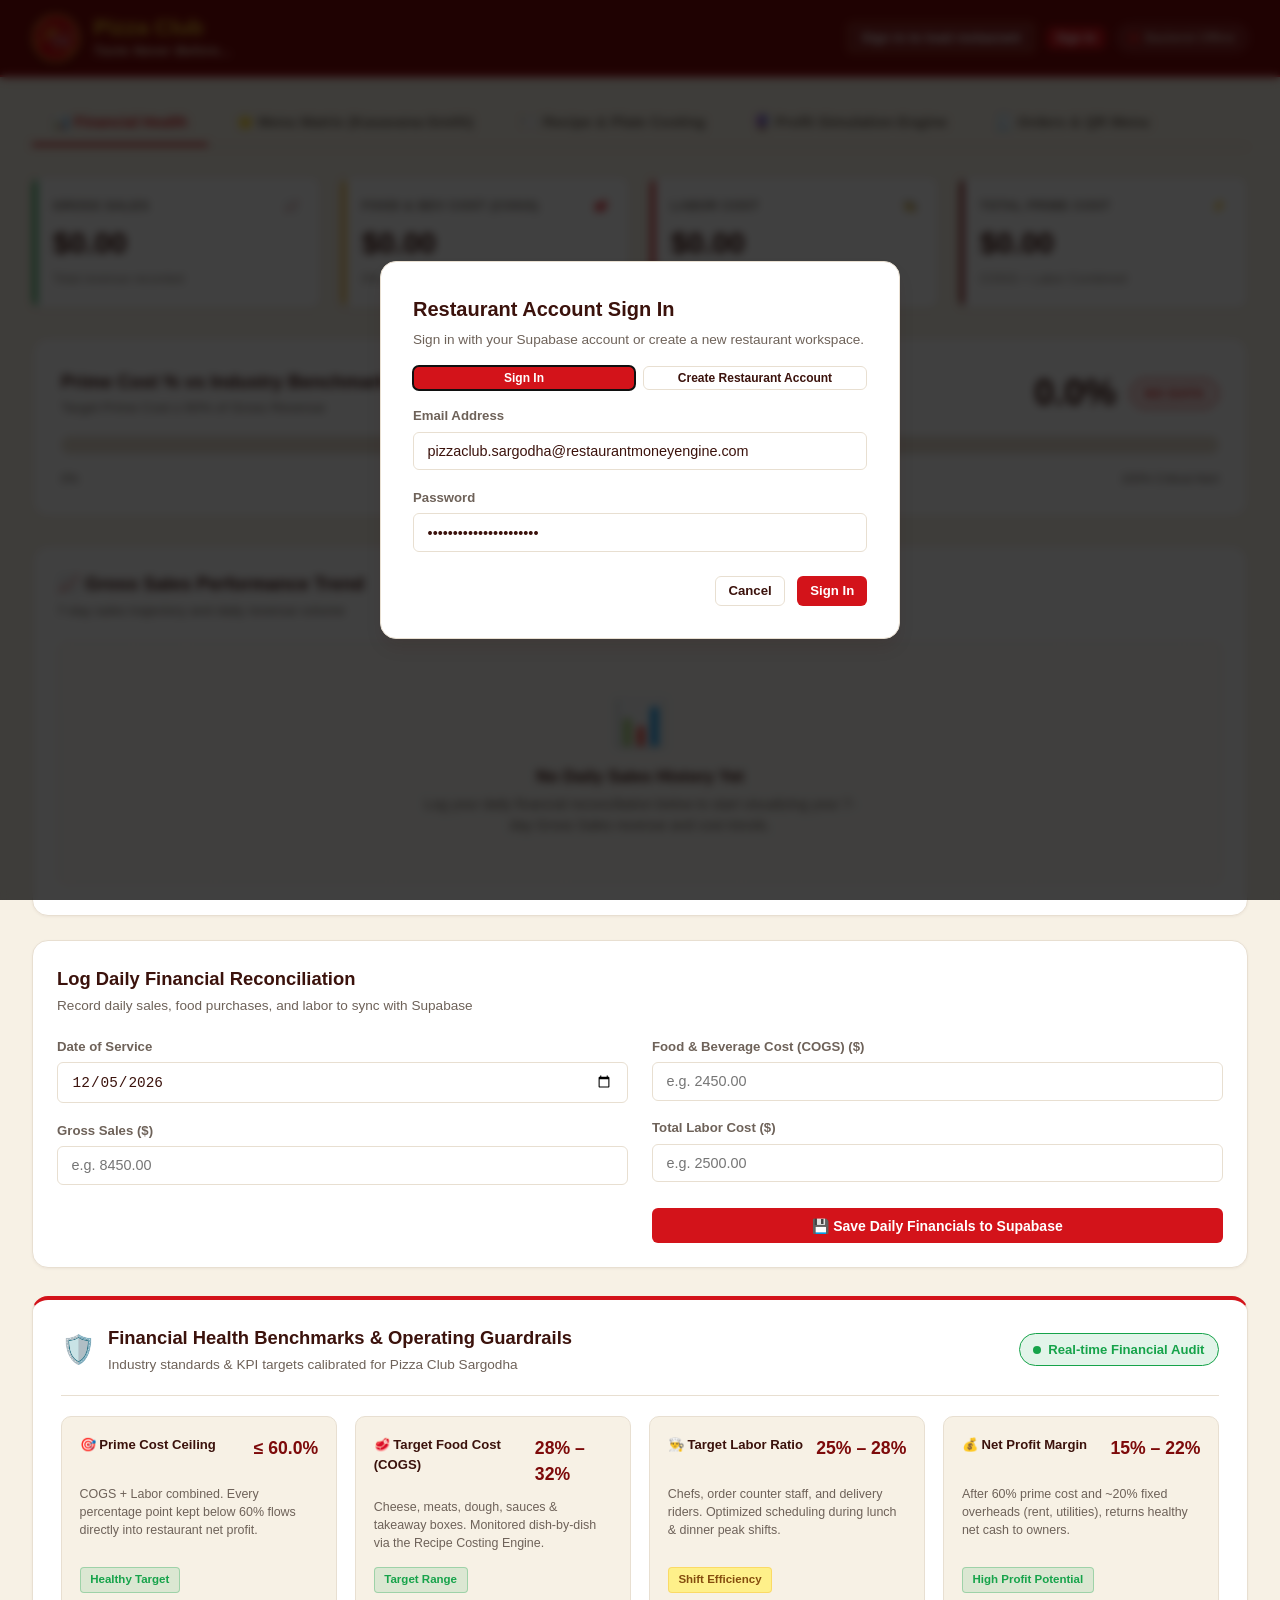
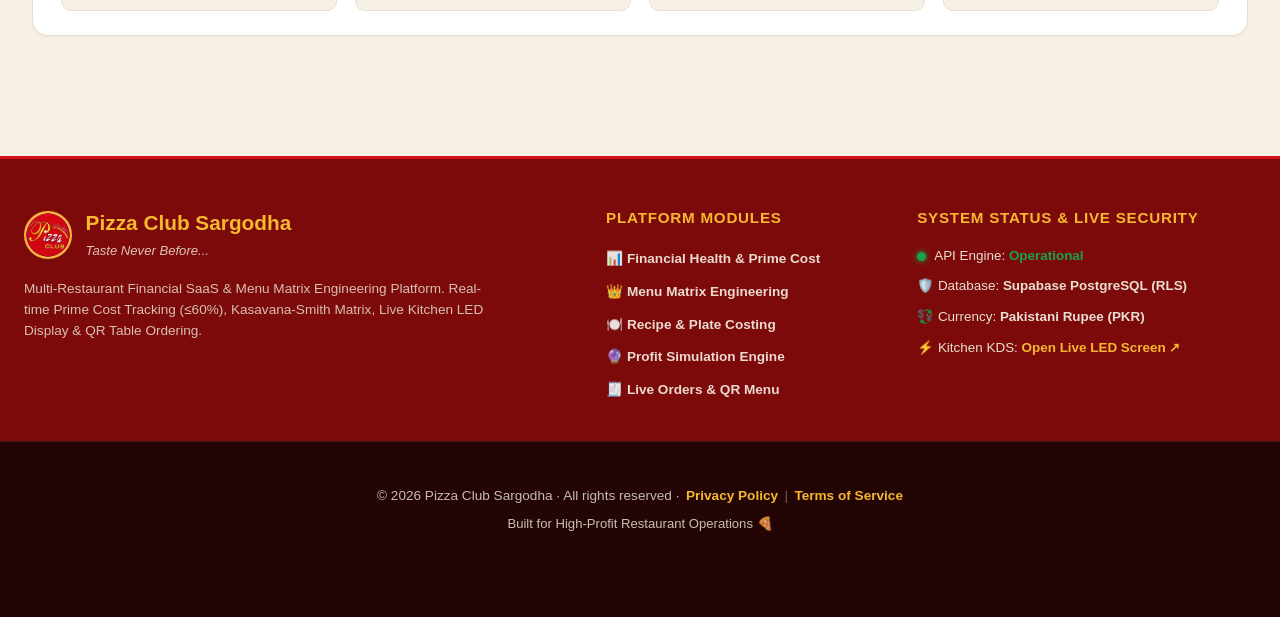
==== commit 1dc87010: "feat(footer): add Privacy Policy and Terms of Service legal links and modals inline with copyright" ====
--- a/frontend/index.html
+++ b/frontend/index.html
@@ -778,6 +778,60 @@
     </form>
   </dialog>
 
+  <!-- MODAL: Privacy Policy -->
+  <dialog id="modal-privacy-policy" class="app-modal legal-modal">
+    <div style="display: flex; justify-content: space-between; align-items: center; margin-bottom: 0.5rem;">
+      <h3 style="font-size: 1.25rem; font-weight: 800; color: var(--text-main); margin: 0;">🔒 Privacy Policy</h3>
+      <button type="button" class="btn btn-secondary btn-xs" id="btn-close-privacy">✕</button>
+    </div>
+    <p style="font-size: 0.8rem; color: var(--text-muted); margin: 0;">Last updated: November 2026 · Pizza Club Sargodha &amp; Restaurant Money Engine</p>
+    
+    <div class="legal-content">
+      <h4>1. Overview</h4>
+      <p>Restaurant Money Engine values the privacy and proprietary financial data of Pizza Club Sargodha and all affiliated restaurant operators. This policy details how data is managed across our Financial SaaS, QR Ordering, and Kitchen Display systems.</p>
+      
+      <h4>2. Data Collection &amp; Confidentiality</h4>
+      <p>We process only operational data essential to restaurant financial engineering, including daily sales reconciliations, menu item recipe costs, sales volumes, and customer dine-in table orders.</p>
+      
+      <h4>3. Financial &amp; Multi-Tenant Security</h4>
+      <p>All financial records, recipes, and gross sales figures are isolated using Row Level Security (RLS) policies within our dedicated PostgreSQL database. Data is encrypted in transit using industry-standard TLS/SSL.</p>
+      
+      <h4>4. QR Menu &amp; Customer Orders</h4>
+      <p>Customer order details (table number, items, payment method) placed through QR codes are retained strictly for kitchen fulfillment and financial ledger recording. We do not sell or share customer data with third parties.</p>
+    </div>
+
+    <div class="modal-footer">
+      <button type="button" class="btn btn-primary btn-sm" id="btn-ack-privacy">Understood</button>
+    </div>
+  </dialog>
+
+  <!-- MODAL: Terms of Service -->
+  <dialog id="modal-terms-of-service" class="app-modal legal-modal">
+    <div style="display: flex; justify-content: space-between; align-items: center; margin-bottom: 0.5rem;">
+      <h3 style="font-size: 1.25rem; font-weight: 800; color: var(--text-main); margin: 0;">📜 Terms of Service</h3>
+      <button type="button" class="btn btn-secondary btn-xs" id="btn-close-terms">✕</button>
+    </div>
+    <p style="font-size: 0.8rem; color: var(--text-muted); margin: 0;">Effective Date: 2026 · Restaurant Money Engine Financial Platform</p>
+    
+    <div class="legal-content">
+      <h4>1. Acceptance of Terms</h4>
+      <p>By accessing or utilizing the Restaurant Money Engine financial dashboard, Menu Engineering Matrix, Recipe Costing, and Live Kitchen Display, you agree to these operational terms.</p>
+      
+      <h4>2. Platform License &amp; Usage</h4>
+      <p>Pizza Club Sargodha is granted a production multi-device license for restaurant financial management, kitchen KDS operations, and guest tabletop QR ordering.</p>
+      
+      <h4>3. Financial Accuracy &amp; Reconciliation</h4>
+      <p>The platform provides calculations including Prime Cost %, Contribution Margins, and Profit What-If simulations based on data input by the restaurant. The restaurant is responsible for maintaining verified ingredient invoices and daily ledger entries.</p>
+      
+      <h4>4. Service Availability &amp; Support</h4>
+      <p>The application operates on high-availability cloud infrastructure with continuous health monitoring. Updates to kitchen display and real-time orders are delivered via automated background sync.</p>
+    </div>
+
+    <div class="modal-footer">
+      <button type="button" class="btn btn-primary btn-sm" id="btn-ack-terms">I Agree</button>
+    </div>
+  </dialog>
+
   <!-- Global Application Footer -->
   <footer class="app-footer">
     <div class="container footer-inner">
@@ -827,7 +881,12 @@
 
     <div class="footer-bottom-bar">
       <div class="container footer-bottom-inner">
-        <p>&copy; 2026 Pizza Club Sargodha · All rights reserved · Restaurant Money Engine v2.4</p>
+        <p class="footer-copyright-line">
+          &copy; 2026 Pizza Club Sargodha · All rights reserved · 
+          <a href="#" id="link-privacy-policy" class="footer-legal-link">Privacy Policy</a>
+          <span class="footer-legal-sep">|</span>
+          <a href="#" id="link-terms-of-service" class="footer-legal-link">Terms of Service</a>
+        </p>
         <p class="footer-heart">Built for High-Profit Restaurant Operations 🍕</p>
       </div>
     </div>
--- a/frontend/css/style.css
+++ b/frontend/css/style.css
@@ -1523,22 +1523,87 @@
 .footer-bottom-bar {
   background: #240505;
   border-top: 1px solid rgba(232, 223, 209, 0.12);
-  padding: 1rem 0;
-  font-size: 0.8rem;
+  padding: 1.25rem 1rem;
+  font-size: 0.85rem;
   color: #C5BCB2;
+  text-align: center;
 }
 
 .footer-bottom-inner {
   display: flex;
-  justify-content: space-between;
-  align-items: center;
+  flex-direction: column;
+  justify-content: center;
+  align-items: center;
+  text-align: center;
+  gap: 0.45rem;
+  margin: 0 auto;
+}
+
+.footer-bottom-inner p {
+  margin: 0;
+  text-align: center;
+}
+
+.footer-copyright-line {
+  display: inline-flex;
+  align-items: center;
+  justify-content: center;
+  gap: 0.4rem;
   flex-wrap: wrap;
-  gap: 0.75rem;
+}
+
+.footer-legal-link {
+  color: var(--brand-gold);
+  text-decoration: none;
+  font-weight: 700;
+  transition: color 0.15s ease, text-decoration 0.15s ease;
+}
+
+.footer-legal-link:hover {
+  color: #FFFFFF;
+  text-decoration: underline;
+}
+
+.footer-legal-sep {
+  color: rgba(232, 223, 209, 0.4);
+  font-weight: 400;
+}
+
+.legal-modal {
+  max-width: 650px;
+  max-height: 85vh;
+  overflow-y: auto;
+  border-top: 4px solid var(--brand-red);
+}
+
+.legal-content {
+  font-size: 0.88rem;
+  color: var(--text-main);
+  line-height: 1.6;
+  margin: 1rem 0 1.25rem;
+  display: flex;
+  flex-direction: column;
+  gap: 0.85rem;
+  text-align: left;
+}
+
+.legal-content h4 {
+  font-size: 0.95rem;
+  font-weight: 700;
+  color: var(--text-main);
+  margin-top: 0.5rem;
+}
+
+.legal-content p {
+  margin: 0;
+  color: var(--text-muted);
 }
 
 .footer-heart {
   margin: 0;
-  font-size: 0.8rem;
-  opacity: 0.9;
-}
-
+  font-size: 0.82rem;
+  opacity: 0.85;
+  color: #E8DFD1;
+  text-align: center;
+}
+
